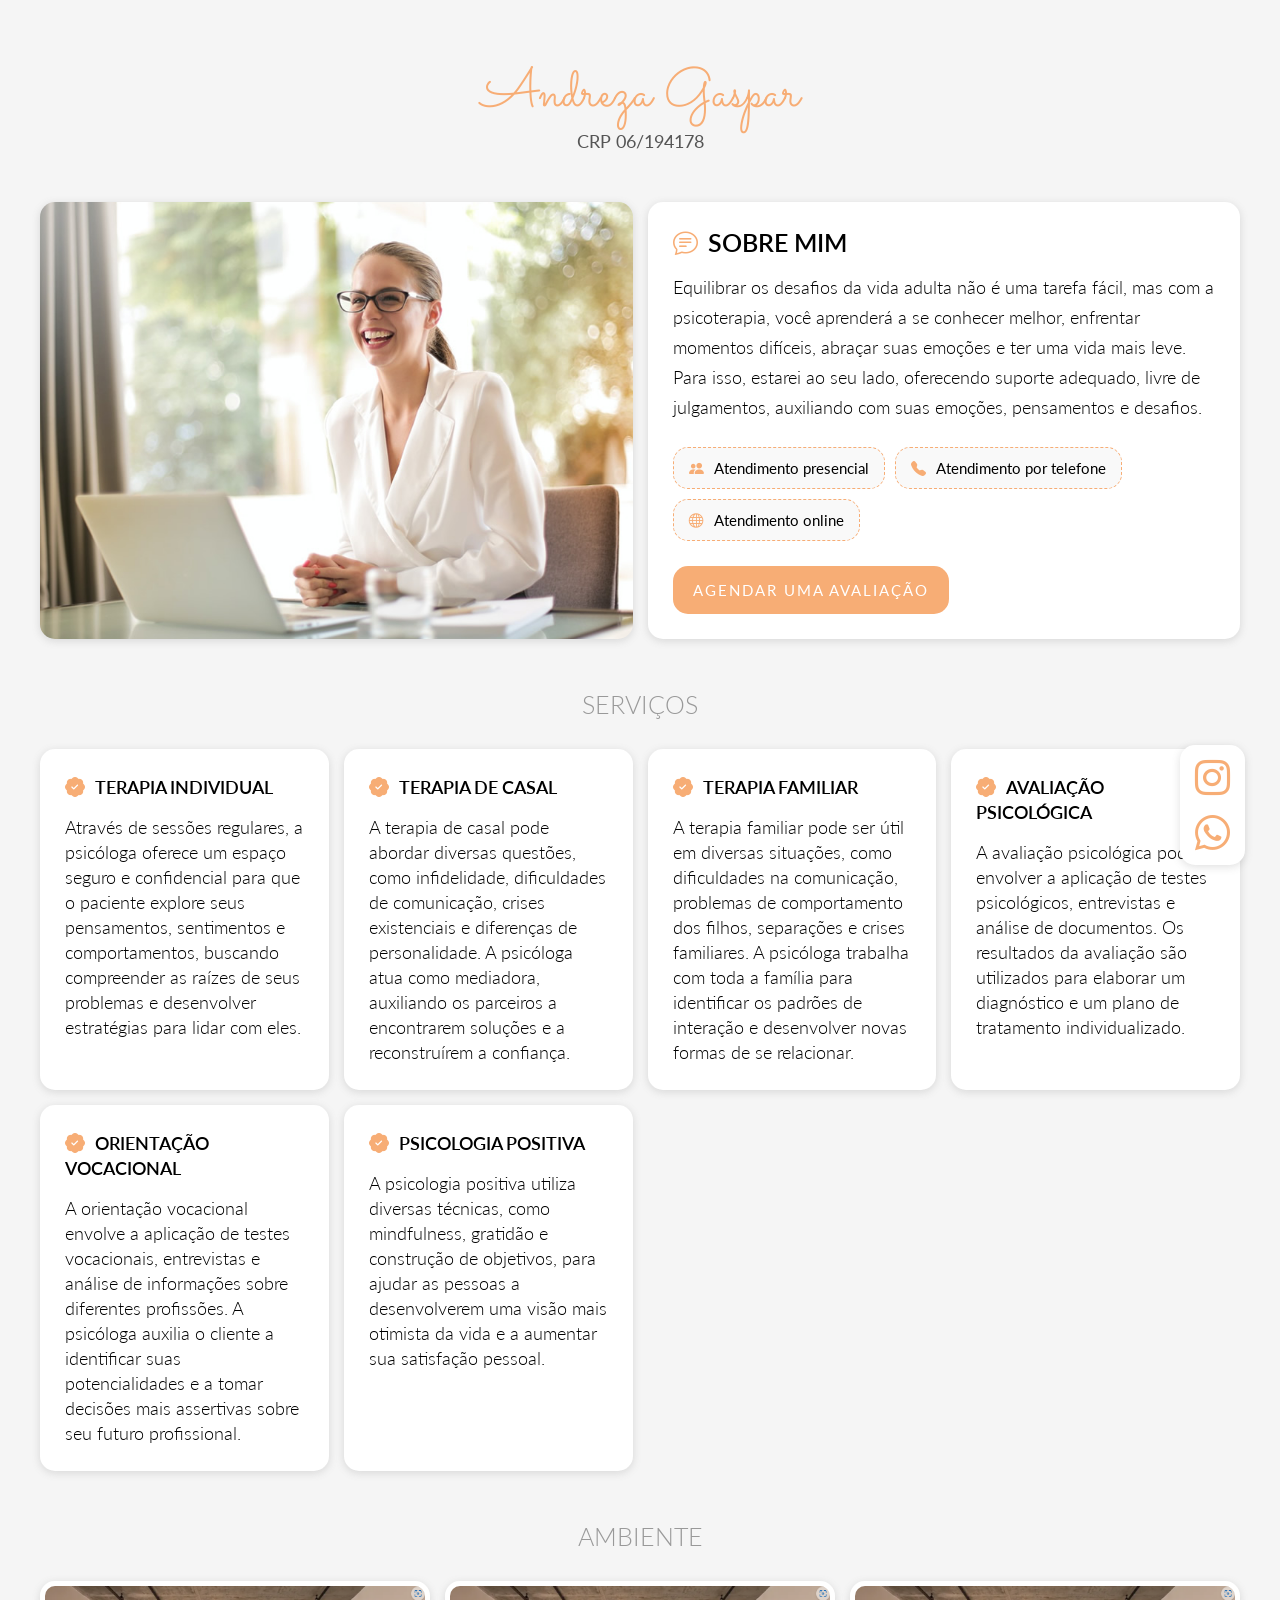
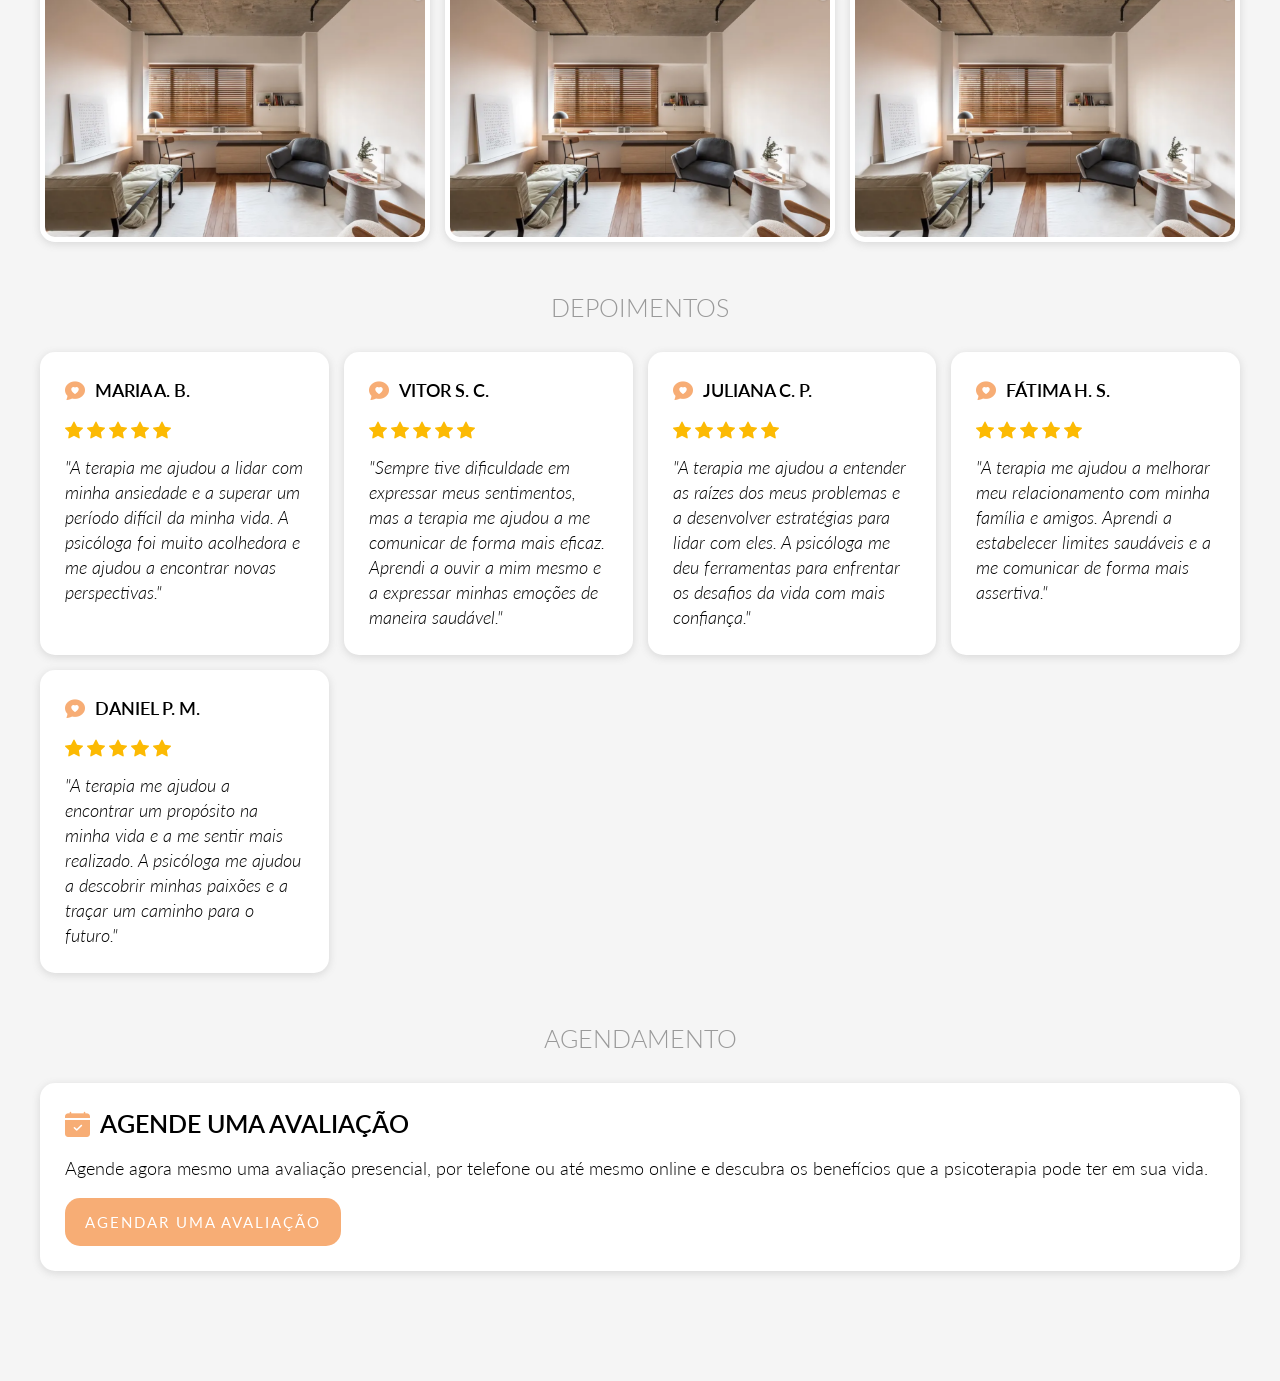
==== index.html @ d200d03d "Upload" ====
<!DOCTYPE html>
<html lang="pt-br">
    <head>
        <!-- Metatags -->
        <meta http-equiv="Content-Type" content="text/html; charset=UTF-8">
        <meta name="viewport" content="width=device-width, initial-scale=1.0, maximum-scale=2.0">
        <meta name="language" content="Portuguese">
        <meta name="description" content="...">
        <meta name="keywords" content="...">
        <meta name="author" content="Daniel Mazzeu">
        <meta name="robots" content="follow, index">

        <!-- Social Metatags -->
        <meta property="og:title" content="...">
        <meta property="og:description" content="...">
        <meta property="og:image" content="...">
        <meta property="og:url" content="...">
        <meta property="og:type" content="website">
        <meta property="og:locale" content="pt_BR">

        <!-- Favicon -->
        <link rel="shortcut icon" href="images/favicon.ico">

        <!-- Title -->
        <title></title>

        <!-- Styles -->
        <link rel="stylesheet" href="styles/variables.css">
        <link rel="stylesheet" href="styles/global.css">
        <link rel="stylesheet" href="styles/protected.css">
        <link rel="stylesheet" href="styles/grid.css">
        <link rel="stylesheet" href="styles/gap.css">
        <link rel="stylesheet" href="styles/card.css">
        <link rel="stylesheet" href="styles/list.css">
        <link rel="stylesheet" href="styles/images.css">
        <link rel="stylesheet" href="styles/typography.css">
        <link rel="stylesheet" href="styles/animations.css">
        <link rel="stylesheet" href="styles/colors.css">
        <link rel="stylesheet" href="styles/margin.css">
        <link rel="stylesheet" href="styles/container.css">
        <link rel="stylesheet" href="styles/nav.css">
        <link rel="stylesheet" href="styles/button.css">

        <!-- Scrpts -->
        <script defer src="scripts/security.js"></script>
        <script defer src="scripts/config.js"></script>
    </head>
    <body>

        <!-- Nav -->
        <nav class="protected">
            <a href="#" class="instagram" target="_blank"><i class="bi bi-instagram ts-35 ta-center theme-color"></i></a>
            <a href="#" class="whatsapp" target="_blank"><i class="bi bi-whatsapp ts-35 ta-center theme-color"></i></a>
        </nav>

        <!-- Header -->
        <header class="container mb-50 mt-40 protected">
            <section class="grid grid-1 gap-10">
                <h1 id="client" class="ts-55 tw-400 lh-50 ta-center theme-color t-special">Nome Sobrenome</h1>
                <p class="ts-18 ta-center tw-400 secondary-color">CRP 06/194178</p>
            </section>
        </header>

        <!-- Main -->
        <main class="container protected">
            <section class="grid grid-2 gap-15">
                <div class="card" style="background-image: url('images/presentation.jpg'); min-height: 300px;"></div>
                <div class="card">
                    <h2 class="ts-25 tw-600 tt-upper primary-color"><i class="bi bi-chat-text ts-25 mr-10 theme-color animation-bounce"></i>Sobre mim</h2>
                    <p class="ts-18 tw-300 lh-30">Equilibrar os desafios da vida adulta não é uma tarefa fácil, mas com a psicoterapia, você aprenderá a se conhecer melhor, enfrentar momentos difíceis, abraçar suas emoções e ter uma vida mais leve. Para isso, estarei ao seu lado,  oferecendo suporte adequado, livre de julgamentos, auxiliando com suas emoções, pensamentos e desafios.</p>
                    <ul class="mt-10">
                        <li class="ts-15 tw-400 lh-20 primary-color"><i class="bi bi-people-fill mr-10 theme-color"></i>Atendimento presencial</li>
                        <li class="ts-15 tw-400 lh-20 primary-color"><i class="bi bi-telephone-fill mr-10 theme-color"></i>Atendimento por telefone</li>
                        <li class="ts-15 tw-400 lh-20 primary-color"><i class="bi bi-globe mr-10 theme-color"></i>Atendimento online</li>
                    </ul>
                    <a href="#" class="button ts-15 tt-upper tw-400 ls-2 mt-10 whatsapp" target="_blank">Agendar uma avaliação</a>
                </div>
            </section>
            <section class="grid grid-1 gap-15 mt-20">
                <p class="ts-25 tt-upper ta-center tw-300 tertiary-color">Serviços</p>
            </section>
            <section class="grid grid-4 gap-15">
                <div class="card">
                    <h3 class="ts-18 tw-600 tt-upper lh-25 primary-color"><i class="bi bi-patch-check-fill ts-20 mr-10 theme-color animation-bounce"></i>Terapia individual</h3>
                    <p class="ts-18 tw-300 lh-25">Através de sessões regulares, a psicóloga oferece um espaço seguro e confidencial para que o paciente explore seus pensamentos, sentimentos e comportamentos, buscando compreender as raízes de seus problemas e desenvolver estratégias para lidar com eles.</p>
                </div>
                <div class="card">
                    <h3 class="ts-18 tw-600 tt-upper lh-25 primary-color"><i class="bi bi-patch-check-fill ts-20 mr-10 theme-color animation-bounce"></i>Terapia de casal</h3>
                    <p class="ts-18 tw-300 lh-25">A terapia de casal pode abordar diversas questões, como infidelidade, dificuldades de comunicação, crises existenciais e diferenças de personalidade. A psicóloga atua como mediadora, auxiliando os parceiros a encontrarem soluções e a reconstruírem a confiança.</p>
                </div>
                <div class="card">
                    <h3 class="ts-18 tw-600 tt-upper lh-25 primary-color"><i class="bi bi-patch-check-fill ts-20 mr-10 theme-color animation-bounce"></i>Terapia familiar</h3>
                    <p class="ts-18 tw-300 lh-25">A terapia familiar pode ser útil em diversas situações, como dificuldades na comunicação, problemas de comportamento dos filhos, separações e crises familiares. A psicóloga trabalha com toda a família para identificar os padrões de interação e desenvolver novas formas de se relacionar.</p>
                </div>
                <div class="card">
                    <h3 class="ts-18 tw-600 tt-upper lh-25 primary-color"><i class="bi bi-patch-check-fill ts-20 mr-10 theme-color animation-bounce"></i>Avaliação psicológica</h3>
                    <p class="ts-18 tw-300 lh-25">A avaliação psicológica pode envolver a aplicação de testes psicológicos, entrevistas e análise de documentos. Os resultados da avaliação são utilizados para elaborar um diagnóstico e um plano de tratamento individualizado.</p>
                </div>
                <div class="card">
                    <h3 class="ts-18 tw-600 tt-upper lh-25 primary-color"><i class="bi bi-patch-check-fill ts-20 mr-10 theme-color animation-bounce"></i>Orientação vocacional</h3>
                    <p class="ts-18 tw-300 lh-25">A orientação vocacional envolve a aplicação de testes vocacionais, entrevistas e análise de informações sobre diferentes profissões. A psicóloga auxilia o cliente a identificar suas potencialidades e a tomar decisões mais assertivas sobre seu futuro profissional.</p>
                </div>
                <div class="card">
                    <h3 class="ts-18 tw-600 tt-upper lh-25 primary-color"><i class="bi bi-patch-check-fill ts-20 mr-10 theme-color animation-bounce"></i>Psicologia positiva</h3>
                    <p class="ts-18 tw-300 lh-25">A psicologia positiva utiliza diversas técnicas, como mindfulness, gratidão e construção de objetivos, para ajudar as pessoas a desenvolverem uma visão mais otimista da vida e a aumentar sua satisfação pessoal.</p>
                </div>
            </section>
            <section class="grid grid-1 gap-15 mt-20">
                <p class="ts-25 tt-upper ta-center tw-300 tertiary-color">Ambiente</p>
            </section>
            <section class="grid grid-3 gap-15">
                <img src="images/environment.jpg">
                <img src="images/environment.jpg">
                <img src="images/environment.jpg">
            </section>
            <section class="grid grid-1 gap-15 mt-20">
                <p class="ts-25 tt-upper ta-center tw-300 tertiary-color">Depoimentos</p>
            </section>
            <section class="grid grid-4 gap-15">
                <div class="card">
                    <h3 class="ts-18 tw-600 tt-upper lh-25"><i class="bi bi-chat-heart-fill ts-20 mr-10 theme-color animation-bounce"></i>Maria A. B.</h3>
                    <div>
                        <i class="bi bi-star-fill ts-18 stars-color"></i>
                        <i class="bi bi-star-fill ts-18 stars-color"></i>
                        <i class="bi bi-star-fill ts-18 stars-color"></i>
                        <i class="bi bi-star-fill ts-18 stars-color"></i>
                        <i class="bi bi-star-fill ts-18 stars-color"></i>
                    </div>
                    <p class="ts-18 tw-300 lh-25 tt-italic">"A terapia me ajudou a lidar com minha ansiedade e a superar um período difícil da minha vida. A psicóloga foi muito acolhedora e me ajudou a encontrar novas perspectivas."</p>
                </div>
                <div class="card">
                    <h3 class="ts-18 tw-600 tt-upper lh-25 primary-color"><i class="bi bi-chat-heart-fill ts-20 mr-10 theme-color animation-bounce"></i>Vitor S. C.</h3>
                    <div>
                        <i class="bi bi-star-fill ts-18 stars-color"></i>
                        <i class="bi bi-star-fill ts-18 stars-color"></i>
                        <i class="bi bi-star-fill ts-18 stars-color"></i>
                        <i class="bi bi-star-fill ts-18 stars-color"></i>
                        <i class="bi bi-star-fill ts-18 stars-color"></i>
                    </div>
                    <p class="ts-18 tw-300 lh-25 tt-italic">"Sempre tive dificuldade em expressar meus sentimentos, mas a terapia me ajudou a me comunicar de forma mais eficaz. Aprendi a ouvir a mim mesmo e a expressar minhas emoções de maneira saudável."</p>
                </div>
                <div class="card">
                    <h3 class="ts-18 tw-600 tt-upper lh-25 primary-color"><i class="bi bi-chat-heart-fill ts-20 mr-10 theme-color animation-bounce"></i>Juliana C. P.</h3>
                    <div>
                        <i class="bi bi-star-fill ts-18 stars-color"></i>
                        <i class="bi bi-star-fill ts-18 stars-color"></i>
                        <i class="bi bi-star-fill ts-18 stars-color"></i>
                        <i class="bi bi-star-fill ts-18 stars-color"></i>
                        <i class="bi bi-star-fill ts-18 stars-color"></i>
                    </div>
                    <p class="ts-18 tw-300 lh-25 tt-italic">"A terapia me ajudou a entender as raízes dos meus problemas e a desenvolver estratégias para lidar com eles. A psicóloga me deu ferramentas para enfrentar os desafios da vida com mais confiança."</p>
                </div>
                <div class="card">
                    <h3 class="ts-18 tw-600 tt-upper lh-25 primary-color"><i class="bi bi-chat-heart-fill ts-20 mr-10 theme-color animation-bounce"></i>Fátima H. S.</h3>
                    <div>
                        <i class="bi bi-star-fill ts-18 stars-color"></i>
                        <i class="bi bi-star-fill ts-18 stars-color"></i>
                        <i class="bi bi-star-fill ts-18 stars-color"></i>
                        <i class="bi bi-star-fill ts-18 stars-color"></i>
                        <i class="bi bi-star-fill ts-18 stars-color"></i>
                    </div>
                    <p class="ts-18 tw-300 lh-25 tt-italic">"A terapia me ajudou a melhorar meu relacionamento com minha família e amigos. Aprendi a estabelecer limites saudáveis e a me comunicar de forma mais assertiva."</p>
                </div>
                <div class="card">
                    <h3 class="ts-18 tw-600 tt-upper lh-25 primary-color"><i class="bi bi-chat-heart-fill ts-20 mr-10 theme-color animation-bounce"></i>Daniel P. M.</h3>
                    <div>
                        <i class="bi bi-star-fill ts-18 stars-color"></i>
                        <i class="bi bi-star-fill ts-18 stars-color"></i>
                        <i class="bi bi-star-fill ts-18 stars-color"></i>
                        <i class="bi bi-star-fill ts-18 stars-color"></i>
                        <i class="bi bi-star-fill ts-18 stars-color"></i>
                    </div>
                    <p class="ts-18 tw-300 lh-25 tt-italic">"A terapia me ajudou a encontrar um propósito na minha vida e a me sentir mais realizado. A psicóloga me ajudou a descobrir minhas paixões e a traçar um caminho para o futuro."</p>
                </div>
            </section>
            <section class="grid grid-1 gap-15 mt-20">
                <p class="ts-25 tt-upper ta-center tw-300 tertiary-color">Agendamento</p>
            </section>
            <section class="grid grid-1 mb-80">
                <div class="card">
                    <h2 class="ts-25 tw-600 tt-upper primary-color"><i class="bi bi-calendar-check-fill ts-25 mr-10 theme-color animation-bounce"></i>Agende uma avaliação</h2>
                    <p class="ts-18 tw-300 lh-30">Agende agora mesmo uma avaliação presencial, por telefone ou até mesmo online e descubra os benefícios que a psicoterapia pode ter em sua vida.</p>
                    <a href="#" class="button ts-15 tt-upper tw-400 ls-2 whatsapp" target="_blank">Agendar uma avaliação</a>
                </div>
            </section>
        </main>
        
    </body>
</html>
---- styles/variables.css ----
:root {
    /* colors */
    --theme-color: #f7ad75 !important;
    --primary-color: #000 !important;
    --secondary-color: #555 !important;
    --tertiary-color: #999 !important;
    --stars-color: #fcba03 !important;

    /* Global Setup */
    --border-radius: 15px;
    --box-shadow: rgba(99, 99, 99, 0.2) 0px 2px 8px 0px;
    --transition: all 0.3s ease-in-out;

    /* Body Setup */
    --body-background: #f5f5f5;

    /* Container Setup */
    --container-width: 1200px;
    --container-gap: 30px;

    /* Card Setup */
    --card-background: #fff;

    /* List */
    --list-color: #000;
    --list-border: 1px dashed var(--theme-color);
    --list-background: #f9f9f9;

    /* Image */
    --image-border: 5px solid #fff ;

    /* button */
    --button-color: #fff;
    --button-background: var(--theme-color);
}
---- styles/global.css ----
@import url('https://fonts.googleapis.com/css2?family=Lato:ital,wght@0,100;0,300;0,400;0,700;0,900;1,100;1,300;1,400;1,700;1,900&display=swap'); 
@import url('https://fonts.googleapis.com/css2?family=Sacramento&display=swap');
@import url("https://cdn.jsdelivr.net/npm/bootstrap-icons@1.11.3/font/bootstrap-icons.min.css");

* {
    padding: 0;
    margin: 0;
    box-sizing: border-box;
    outline: none;
    font-family: "Lato", sans-serif;
    text-rendering: optimizeLegibility;
    font-size: 15px;
}

html { scroll-behavior: smooth; }

body {
    padding: 30px;
    background-color: var(--body-background);
}

ul { list-style: none; }

br { height: 1em; }

button,
a {
    cursor: pointer;
    transition: all 0.3s ease-in-out;
    text-decoration: none !important;
}

select {
    appearance: none;
    -moz-appearance: none;
    -webkit-appearance: none;
}

button:disabled,
input:disabled,
select:disabled,
textarea:disabled {
    background-color: #f4f4f4 !important;
    opacity: 0.7;
    cursor: default !important;
}

.hidden { display: none !important; }
---- styles/protected.css ----
.protected {
    user-select: none !important;
}
---- styles/grid.css ----
.grid { display: grid; }

.grid-1 { grid-template-columns: 1fr; }
.grid-2 { grid-template-columns: repeat(2, 1fr); }
.grid-3 { grid-template-columns: repeat(3, 1fr); }
.grid-4 { grid-template-columns: repeat(4, 1fr); }
.grid-5 { grid-template-columns: repeat(5, 1fr); }
  
@media (max-width: 575px) { 
    .grid-2, .grid-3, .grid-4, .grid-5 { grid-template-columns: 1fr; } 
}
  
@media (min-width: 576px) and (max-width: 767px) { 
    .grid-4, .grid-5 { grid-template-columns: repeat(2, 1fr); } 
}
  
@media (min-width: 768px) and (max-width: 991px) { 
    .grid-4, .grid-5 { grid-template-columns: repeat(3, 1fr); } 
}
  
@media (min-width: 992px) and (max-width: 1199px) { 
    .grid-5 { grid-template-columns: repeat(4, 1fr); } 
}
---- styles/gap.css ----
.gap-5  { gap: 5px !important; }
.gap-10  { gap: 10px !important; }
.gap-15  { gap: 15px !important; }
.gap-20  { gap: 20px !important; }
.gap-25  { gap: 25px !important; }
.gap-30  { gap: 30px !important; }
.gap-35  { gap: 35px !important; }
.gap-40  { gap: 40px !important; }
.gap-45  { gap: 45px !important; }
.gap-50  { gap: 50px !important; }

.r-gap-5  { row-gap: 5px !important; }
.r-gap-10  { row-gap: 10px !important; }
.r-gap-15  { row-gap: 15px !important; }
.r-gap-20  { row-gap: 20px !important; }
.r-gap-25  { row-gap: 25px !important; }
.r-gap-30  { row-gap: 30px !important; }
.r-gap-35  { row-gap: 35px !important; }
.r-gap-40  { row-gap: 40px !important; }
.r-gap-45  { row-gap: 45px !important; }
.r-gap-50  { row-gap: 50px !important; }
---- styles/card.css ----
.card {
    display: flex;
    flex-direction: column;
    gap: 15px;
    width: 100%;
    padding: 25px;
    border-radius: var(--border-radius);
    background-color: var(--card-background);
    box-shadow: var(--box-shadow);
    overflow: hidden;
    background-position: center center;
    background-repeat: no-repeat;
    background-size: cover;
}
---- styles/list.css ----
ul {
    display: flex;
    flex-direction: row;
    flex-wrap: wrap;
    gap: 10px;
}

ul li {
    display: flex;
    flex-direction: row;
    flex-wrap: nowrap;
    width: 100%;
    padding: 10px 15px;
    border-radius: var(--border-radius);
    border: var(--list-border);
    width: fit-content;
    color: var(--list-color);
    background-color: var(--list-background);
}
---- styles/images.css ----
img {
    width: 100%;
    height: auto;
    border-radius: var(--border-radius);
    box-shadow: var(--box-shadow);
    border: var(--image-border);
    transition: var(--transition);
}

img:hover { scale: 1.05; }
---- styles/typography.css ----
.ts-10 { font-size: 10px !important; }
.ts-11 { font-size: 11px !important; }
.ts-12 { font-size: 12px !important; }
.ts-13 { font-size: 13px !important; }
.ts-14 { font-size: 14px !important; }
.ts-15 { font-size: 15px !important; }
.ts-16 { font-size: 16px !important; }
.ts-17 { font-size: 17px !important; }
.ts-18 { font-size: 18px !important; }
.ts-19 { font-size: 19px !important; }
.ts-20 { font-size: 20px !important; }
.ts-25 { font-size: 25px !important; }
.ts-30 { font-size: 30px !important; }
.ts-35 { font-size: 35px !important; }
.ts-40 { font-size: 40px !important; }
.ts-45 { font-size: 45px !important; }
.ts-50 { font-size: 50px !important; }
.ts-55 { font-size: 55px !important; }
.ts-60 { font-size: 60px !important; }

.tw-100 { font-weight: 100 !important; }
.tw-200 { font-weight: 200 !important; }
.tw-300 { font-weight: 300 !important; }
.tw-400 { font-weight: 400 !important; }
.tw-500 { font-weight: 500 !important; }
.tw-600 { font-weight: 600 !important; }
.tw-700 { font-weight: 700 !important; }
.tw-800 { font-weight: 800 !important; }
.tw-900 { font-weight: 900 !important; }

.td-underline { text-decoration: underline !important; }
.td-dashed { text-decoration: dashed !important; }
.td-dotted { text-decoration: dotted !important; }
.td-double { text-decoration: double !important; }
.td-line { text-decoration: line-through !important; }
.td-overline { text-decoration: overline !important; }
.td-solid { text-decoration: solid !important; }
.td-wavy { text-decoration: wavy !important; }

.tt-capital { text-transform: capitalize !important;}
.tt-lower { text-transform: lowercase !important;}
.tt-upper { text-transform: uppercase !important;}
.tt-upper { text-transform: uppercase !important;}
.tt-italic { font-style: italic; }
.tt-oblique { font-style: oblique; }

.ta-center { text-align: center !important; }
.ta-left { text-align: left !important; }
.ta-right { text-align: right !important; }
.ta-justify { text-align: justify !important; }

.lh-20 { line-height: 20px !important; }
.lh-25 { line-height: 25px !important; }
.lh-30 { line-height: 30px !important; }
.lh-35 { line-height: 35px !important; }
.lh-40 { line-height: 40px !important; }
.lh-45 { line-height: 45px !important; }
.lh-50 { line-height: 50px !important; }

.ls-1 { letter-spacing: 1px !important; }
.ls-2 { letter-spacing: 2px !important; }
.ls-3 { letter-spacing: 3px !important; }
.ls-4 { letter-spacing: 4px !important; }
.ls-5 { letter-spacing: 5px !important; }

.t-special {
    font-family: "Sacramento", cursive;
    font-style: normal;
}
---- styles/animations.css ----
.animation-circle {
    display: inline-block;
    width: 100px;
    height: 100px;
    border-radius: 50%;
    background: whiteSmoke;
    box-shadow: 4px -40px 60px 5px rgb(26, 117, 206) inset;
}

.animation-square {
    display: inline-block;
    width: 100px;
    height: 100px;
    border-radius: 20px;
    background: whiteSmoke;
    box-shadow: 4px -40px 60px 5px rgb(26, 117, 206) inset;
}

.animation-loader {
    display: inline-block;
    background: linear-gradient(to right, rgb(22, 113, 202) 50%, transparent 50%);
    animation: spin 1s infinite linear;
}
.animation-loader:before {
    display: block;
    content: '';
    position: relative;
    top: 50%;
    left: 50%;
    transform: translate(-50%, -50%);
    width: 90px;
    height: 90px;
    background: #222;
    border-radius: 50%;
}

.animation-gelatine {
    display: inline-block;
    animation: gelatine 0.5s infinite;
}
@keyframes gelatine {
    from, to { transform: scale(1, 1); }
    25% { transform: scale(0.9, 1.1); }
    50% { transform: scale(1.1, 0.9); }
    75% { transform: scale(0.95, 1.05); }
}

.animation-spin {
    display: inline-block;
    animation: spin 1s infinite linear;
}
@keyframes spin {
    from { transform: rotate(0deg); }
    to { transform: rotate(360deg); }
}

.animation-elastic-spin {
    display: inline-block;
    animation: elastic-spin 1s infinite ease;
}
@keyframes elastic-spin {
    from { transform: rotate(0deg); }
    to { transform: rotate(720deg); }
}

.animation-pulse {
    display: inline-block;
    animation: pulse 1s infinite ease-in-out alternate;
}
@keyframes pulse {
    from { transform: scale(0.8); }
    to { transform: scale(1.2); }
}

.animation-flash {
    display: inline-block;
    animation: flash 500ms ease infinite alternate;
}
@keyframes flash {
	from { opacity: 1; }	
	to { opacity: 0; }
}

.animation-hithere {
    display: inline-block;
    animation: hithere 1s ease infinite;
}
@keyframes hithere {
    30% { transform: scale(1.2); }
    40%, 60% { transform: rotate(-20deg) scale(1.2); }
    50% { transform: rotate(20deg) scale(1.2); }
    70% { transform: rotate(0deg) scale(1.2); }
    100% { transform: scale(1); }
}

.animation-grow {
    display: inline-block;
    animation: grow 2s ease infinite;
}
@keyframes grow {
    from { transform: scale(0); }
    to { transform: scale(1); }
}

.animation-fade-in {
    display: inline-block;
    animation: fade-in 2s linear infinite;
}
@keyframes fade-in {
  from { opacity: 0; }
  to { opacity: 1; }
}

.animation-fade-out {
    display: inline-block;
    animation: fade-out 2s linear infinite;
}
@keyframes fade-out {
    from { opacity: 1; }
    to { opacity: 0; }
}

.animation-bounce {
    display: inline-block;
    animation: bounce 2s ease infinite;
}
@keyframes bounce {
    70% { transform:translateY(0%); }
    80% { transform:translateY(-15%); }
    90% { transform:translateY(0%); }
    95% { transform:translateY(-7%); }
    97% { transform:translateY(0%); }
    99% { transform:translateY(-3%); }
    100% { transform:translateY(0); }
}

.animation-bounce2 {
    display: inline-block;
    animation: bounce2 2s ease infinite;
}
@keyframes bounce2 {
	0%, 20%, 50%, 80%, 100% {transform: translateY(0);}
	40% {transform: translateY(-30px);}
	60% {transform: translateY(-15px);}
}

.animation-shake {
    display: inline-block;
    animation: shake 2s ease infinite;
}
@keyframes shake {
	0%, 100% {transform: translateX(0);}
	10%, 30%, 50%, 70%, 90% {transform: translateX(-10px);}
	20%, 40%, 60%, 80% {transform: translateX(10px);}
}

.animation-flip {
    display: inline-block;
	backface-visibility: visible !important;
	animation: flip 2s ease infinite;
}
@keyframes flip {
	0% {
		transform: perspective(400px) rotateY(0);
		animation-timing-function: ease-out;
	}
	40% {
		transform: perspective(400px) translateZ(150px) rotateY(170deg);
		animation-timing-function: ease-out;
	}
	50% {
		transform: perspective(400px) translateZ(150px) rotateY(190deg) scale(1);
		animation-timing-function: ease-in;
	}
	80% {
		transform: perspective(400px) rotateY(360deg) scale(.95);
		animation-timing-function: ease-in;
	}
	100% {
		transform: perspective(400px) scale(1);
		animation-timing-function: ease-in;
	}
}

.animation-swing {
    display: inline-block;
	transform-origin: top center;
	animation: swing 2s ease infinite;
}
@keyframes swing {
	20% { transform: rotate(15deg); }	
	40% { transform: rotate(-10deg); }
	60% { transform: rotate(5deg); }	
	80% { transform: rotate(-5deg); }	
	100% { transform: rotate(0deg); }
}

.animation-wobble {
    display: inline-block;
    animation: wobble 2s ease infinite;
}
@keyframes wobble {
    0% { transform: translateX(0%); }
    15% { transform: translateX(-25%) rotate(-5deg); }
    30% { transform: translateX(20%) rotate(3deg); }
    45% { transform: translateX(-15%) rotate(-3deg); }
    60% { transform: translateX(10%) rotate(2deg); }
    75% { transform: translateX(-5%) rotate(-1deg); }
    100% { transform: translateX(0%); }
}

.animation-fade-in-down {
    display: inline-block;
    animation: fade-in-down 2s ease infinite;
}
@keyframes fade-in-down {
    0% {
        opacity: 0;
        transform: translateY(-20px);
    }
    100% {
        opacity: 1;
        transform: translateY(0);
    }
}

.animation-fade-in-left {
    display: inline-block;
    animation: fade-in-left 2s ease infinite;
}
@keyframes fade-in-left {
    0% {
        opacity: 0;
        transform: translateX(-20px);
    }
    100% {
        opacity: 1;
        transform: translateX(0);
    }
}

.animation-fade-out-down {
    display: inline-block;
    animation: fade-out-down 2s ease infinite;
}
@keyframes fade-out-down {
    0% {
        opacity: 1;
        transform: translateY(0);
    }
    100% {
        opacity: 0;
        transform: translateY(20px);
    }
}

.animation-fade-out-right {
    display: inline-block;
    animation: fade-out-right 2s ease infinite;
}
@keyframes fade-out-right {
    0% {
        opacity: 1;
        transform: translateX(0);
    }
    100% {
        opacity: 0;
        transform: translateX(20px);
    }
}

.animation-bounce-in {
    display: inline-block;
    animation: bounce-in 2s ease infinite;
}
@keyframes bounce-in {
    0% {
        opacity: 0;
        transform: scale(.3);
    }
    50% {
        opacity: 1;
        transform: scale(1.05);
    }
    70% { transform: scale(.9); }
    100% { transform: scale(1); }
}

.animation-bounce-in-right {
    display: inline-block;
    animation: bounce-in-right 2s ease infinite;
}
@keyframes bounce-in-right {
    0% {
        opacity: 0;
        transform: translateX(2000px);
    }
    60% {
        opacity: 1;
        transform: translateX(-30px);
    }
    80% { transform: translateX(10px); }
    100% { transform: translateX(0); }
}

.animation-bounce-out {
    display: inline-block;
    animation: bounce-out 2s ease infinite;
}
@keyframes bounce-out {
    0% { transform: scale(1); }
    25% { transform: scale(.95); }
    50% {
        opacity: 1;
        transform: scale(1.1);
    }
    100% {
        opacity: 0;
        transform: scale(.3);
    } 
}

.animation-bounce-out-down {
    display: inline-block;
    animation: bounce-out-down 2s ease infinite;
}
@keyframes bounce-out-down {
    0% { transform: translateY(0); }
    20% {
        opacity: 1;
        transform: translateY(-20px);
    }
    100% {
        opacity: 0;
        transform: translateY(20px);
    }
}

.animation-rotate-in-down-left {
    display: inline-block;
    animation: rotate-in-down-left 2s ease infinite;
}
@keyframes rotate-in-down-left {
    0% {
        transform-origin: left bottom;
        transform: rotate(-90deg);
        opacity: 0;
    }
    100% {
        transform-origin: left bottom;
        transform: rotate(0);
        opacity: 1;
    }
}

.animation-rotate-in-up-left {
    display: inline-block;
    animation: rotate-in-up-left 2s ease infinite;
}
@keyframes rotate-in-up-left {
    0% {
        transform-origin: left bottom;
        transform: rotate(90deg);
        opacity: 0;
    }
    100% {
        transform-origin: left bottom;
        transform: rotate(0);
        opacity: 1;
    }
}

.animation-hinge {
    display: inline-block;
    animation: hinge 2s ease infinite;
}
@keyframes hinge {
    0% { transform: rotate(0); transform-origin: top left; animation-timing-function: ease-in-out; }  
    20%, 60% { transform: rotate(80deg); transform-origin: top left; animation-timing-function: ease-in-out; }  
    40% { transform: rotate(60deg); transform-origin: top left; animation-timing-function: ease-in-out; } 
    80% { transform: rotate(60deg) translateY(0); opacity: 1; transform-origin: top left; animation-timing-function: ease-in-out; } 
    100% { transform: translateY(700px); opacity: 0; }
}

.animation-roll-in { 
    display: inline-block;
    animation: roll-in 2s ease infinite; 
}
@keyframes roll-in {
    0% {
        opacity: 0;
        transform: translateX(-100%) rotate(-120deg);
    }
    100% {
        opacity: 1;
        transform: translateX(0px) rotate(0deg);
    }
}

.animation-roll-out {
    display: inline-block;
    animation: roll-out 2s ease infinite;
}
@keyframes roll-out {
    0% {
        opacity: 1;
        transform: translateX(0px) rotate(0deg);
    }
    100% {
        opacity: 0;
        transform: translateX(100%) rotate(120deg);
    }
}
---- styles/colors.css ----
.theme-color { color: var(--theme-color); }
.primary-color { color: var(--primary-color) }
.secondary-color { color: var(--secondary-color) !important; }
.tertiary-color { color: var(--tertiary-color) !important; }
.stars-color { color: var(--stars-color) !important; }
---- styles/margin.css ----
.m-auto { margin: auto !important; }
.m-none { margin: 0 !important; }

.m-5 { margin: 5px !important; }
.m-10 { margin: 10px !important; }
.m-15 { margin: 15px !important; }
.m-20 { margin: 20px !important; }
.m-25 { margin: 25px !important; }
.m-30 { margin: 30px !important; }
.m-35 { margin: 35px !important; }
.m-40 { margin: 40px !important; }
.m-45 { margin: 45px !important; }
.m-50 { margin: 50px !important; }

.mt-5 { margin-top: 5px !important; }
.mt-10 { margin-top: 10px !important; }
.mt-15 { margin-top: 15px !important; }
.mt-20 { margin-top: 20px !important; }
.mt-25 { margin-top: 25px !important; }
.mt-30 { margin-top: 30px !important; }
.mt-35 { margin-top: 35px !important; }
.mt-40 { margin-top: 40px !important; }
.mt-45 { margin-top: 45px !important; }
.mt-50 { margin-top: 50px !important; }

.ml-5 { margin-left: 5px !important; }
.ml-10 { margin-left: 10px !important; }
.ml-15 { margin-left: 15px !important; }
.ml-20 { margin-left: 20px !important; }
.ml-25 { margin-left: 25px !important; }
.ml-30 { margin-left: 30px !important; }
.ml-35 { margin-left: 35px !important; }
.ml-40 { margin-left: 40px !important; }
.ml-45 { margin-left: 45px !important; }
.ml-50 { margin-left: 50px !important; }

.mr-5 { margin-right: 5px !important; }
.mr-10 { margin-right: 10px !important; }
.mr-15 { margin-right: 15px !important; }
.mr-20 { margin-right: 20px !important; }
.mr-25 { margin-right: 25px !important; }
.mr-30 { margin-right: 30px !important; }
.mr-35 { margin-right: 35px !important; }
.mr-40 { margin-right: 40px !important; }
.mr-45 { margin-right: 45px !important; }
.mr-50 { margin-right: 50px !important; }

.mb-5 { margin-bottom: 5px !important; }
.mb-10 { margin-bottom: 10px !important; }
.mb-15 { margin-bottom: 15px !important; }
.mb-20 { margin-bottom: 20px !important; }
.mb-25 { margin-bottom: 25px !important; }
.mb-30 { margin-bottom: 30px !important; }
.mb-35 { margin-bottom: 35px !important; }
.mb-40 { margin-bottom: 40px !important; }
.mb-45 { margin-bottom: 45px !important; }
.mb-50 { margin-bottom: 50px !important; }
.mb-55 { margin-bottom: 55px !important; }
.mb-60 { margin-bottom: 60px !important; }
.mb-65 { margin-bottom: 65px !important; }
.mb-70 { margin-bottom: 70px !important; }
.mb-75 { margin-bottom: 75px !important; }
.mb-80 { margin-bottom: 80px !important; }

.mx-5 { margin: auto 5px !important; }
.mx-10 { margin: auto 10px !important; }
.mx-15 { margin: auto 15px !important; }
.mx-20 { margin: auto 20px !important; }
.mx-25 { margin: auto 25px !important; }
.mx-30 { margin: auto 30px !important; }
.mx-35 { margin: auto 35px !important; }
.mx-40 { margin: auto 40px !important; }
.mx-45 { margin: auto 45px !important; }
.mx-50 { margin: auto 50px !important; }

.my-5 { margin: 5px auto !important; }
.my-10 { margin: 10px auto !important; }
.my-15 { margin: 15px auto !important; }
.my-20 { margin: 20px auto !important; }
.my-25 { margin: 25px auto !important; }
.my-30 { margin: 30px auto !important; }
.my-35 { margin: 35px auto !important; }
.my-40 { margin: 40px auto !important; }
.my-45 { margin: 45px auto !important; }
.my-50 { margin: 50px auto !important; }
---- styles/container.css ----
.container {
    display: flex;
    flex-direction: column;
    gap: var(--container-gap);
    flex-wrap: nowrap;
    width: 100%;
    max-width: var(--container-width);
    margin: 0 auto;
}
---- styles/nav.css ----
nav {
    position: fixed;
    bottom: 35px;
    right: 35px;
    z-index: 5;
    padding: 15px;
    display: flex;
    flex-direction: column;
    gap: 20px;
    border-radius: var(--border-radius);
    background-color: #fff;
    box-shadow: var(--box-shadow);
}
  
nav i { 
    cursor: pointer; 
    line-height: 0;
}
---- styles/button.css ----
.button {
    width: fit-content;
    padding: 15px 20px;
    border-radius: var(--border-radius);
    color: var(--button-color);
    background-color: var(--button-background);
    transition: var(--transition);
}

.button:hover { scale: 1.05; }
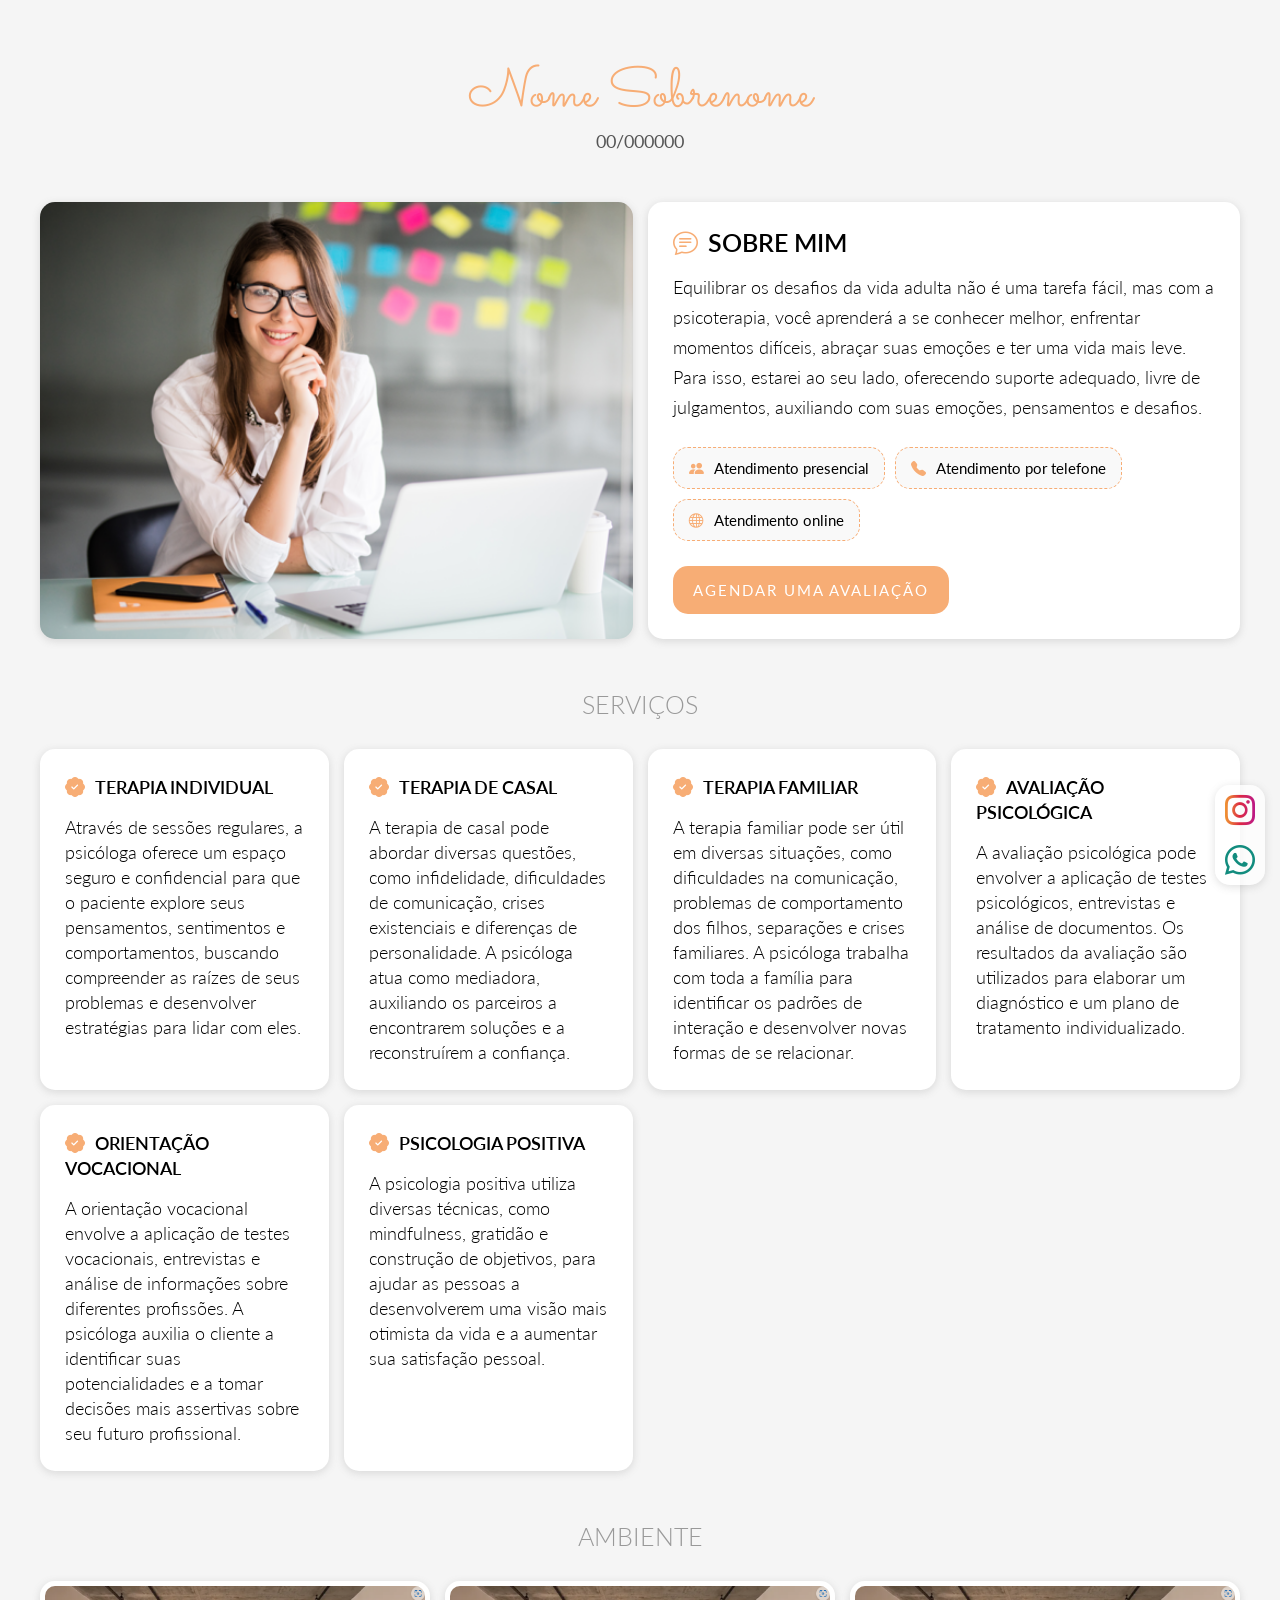
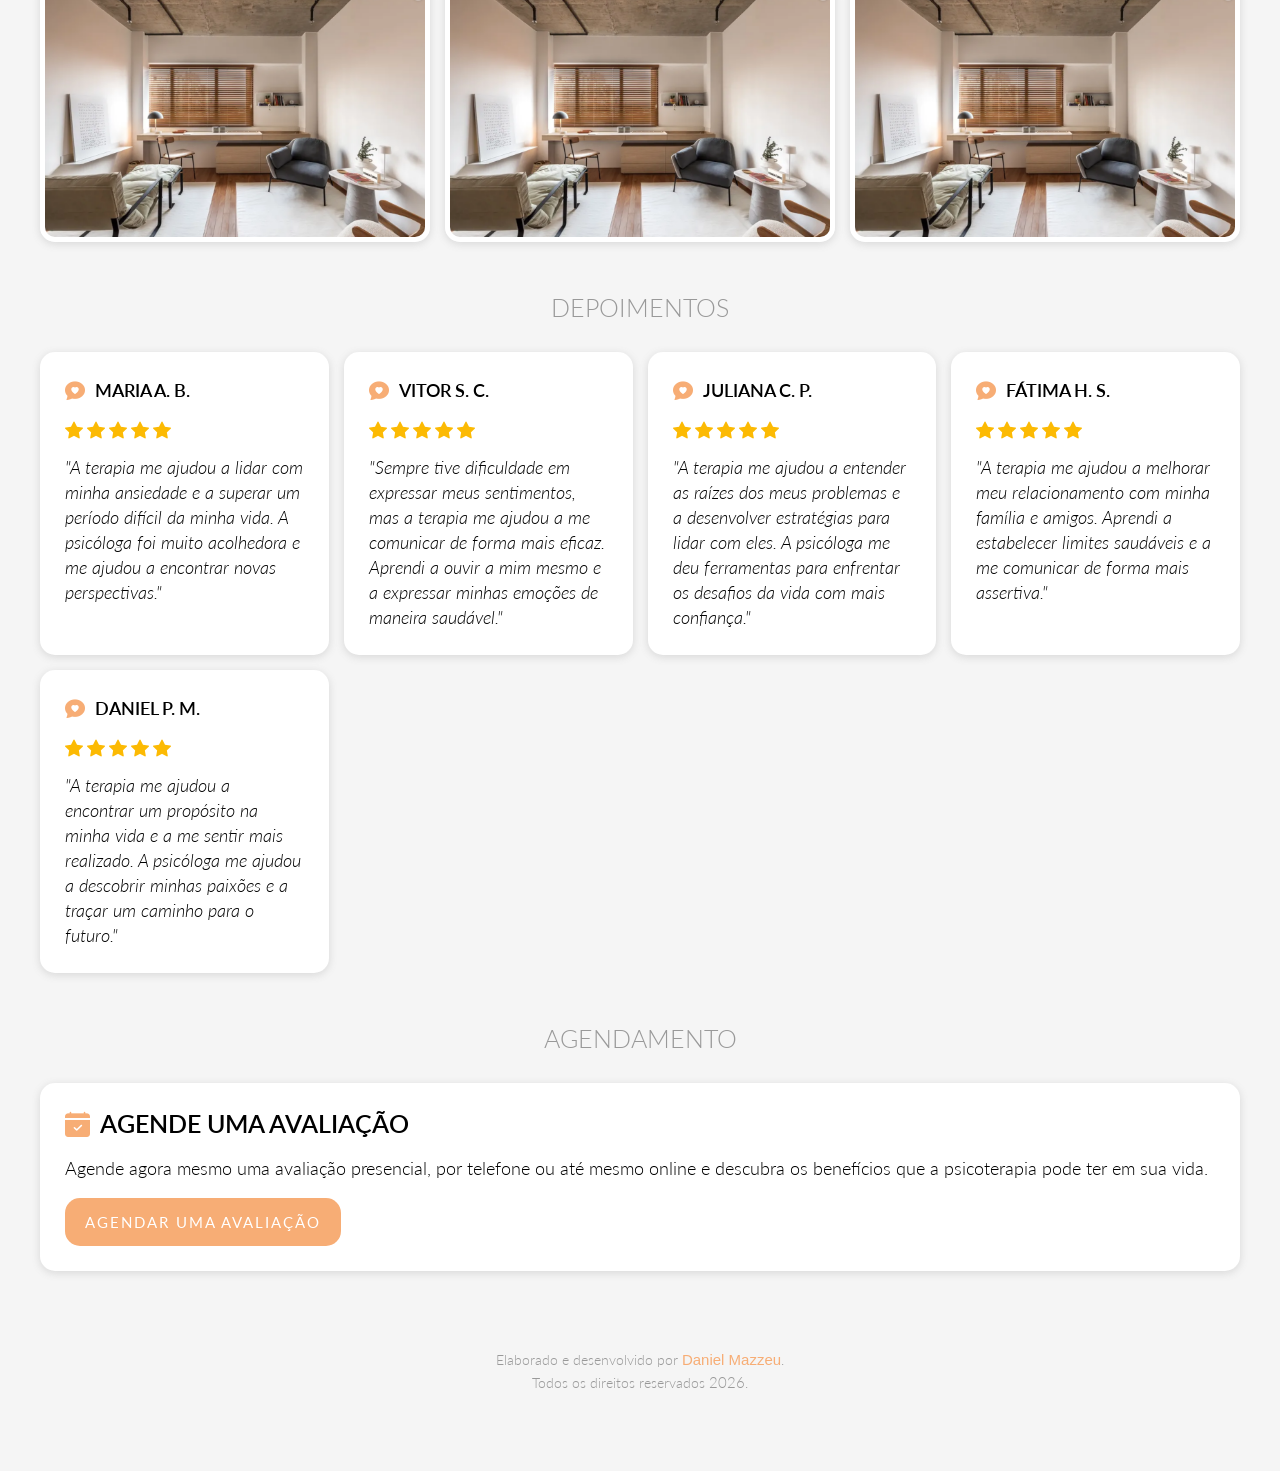
==== commit f495a11e: "Upload" ====
--- a/index.html
+++ b/index.html
@@ -30,15 +30,16 @@
         <link rel="stylesheet" href="styles/protected.css">
         <link rel="stylesheet" href="styles/grid.css">
         <link rel="stylesheet" href="styles/gap.css">
-        <link rel="stylesheet" href="styles/card.css">
-        <link rel="stylesheet" href="styles/list.css">
-        <link rel="stylesheet" href="styles/images.css">
         <link rel="stylesheet" href="styles/typography.css">
         <link rel="stylesheet" href="styles/animations.css">
         <link rel="stylesheet" href="styles/colors.css">
         <link rel="stylesheet" href="styles/margin.css">
+        <link rel="stylesheet" href="styles/card.css">
+        <link rel="stylesheet" href="styles/list.css">
+        <link rel="stylesheet" href="styles/images.css">
         <link rel="stylesheet" href="styles/container.css">
         <link rel="stylesheet" href="styles/nav.css">
+        <link rel="stylesheet" href="styles/link.css">
         <link rel="stylesheet" href="styles/button.css">
 
         <!-- Scrpts -->
@@ -49,15 +50,15 @@
 
         <!-- Nav -->
         <nav class="protected">
-            <a href="#" class="instagram" target="_blank"><i class="bi bi-instagram ts-35 ta-center theme-color"></i></a>
-            <a href="#" class="whatsapp" target="_blank"><i class="bi bi-whatsapp ts-35 ta-center theme-color"></i></a>
+            <a href="#" class="instagram" target="_blank"><i class="bi bi-instagram ts-30 ta-center instagram-color"></i></a>
+            <a href="#" class="whatsapp" target="_blank"><i class="bi bi-whatsapp ts-30 ta-center whatsapp-color"></i></a>
         </nav>
 
         <!-- Header -->
         <header class="container mb-50 mt-40 protected">
             <section class="grid grid-1 gap-10">
                 <h1 id="client" class="ts-55 tw-400 lh-50 ta-center theme-color t-special">Nome Sobrenome</h1>
-                <p class="ts-18 ta-center tw-400 secondary-color">CRP 06/194178</p>
+                <p id="crp" class="ts-18 ta-center tw-400 secondary-color">CRP 00/000000</p>
             </section>
         </header>
 
@@ -176,13 +177,17 @@
             <section class="grid grid-1 gap-15 mt-20">
                 <p class="ts-25 tt-upper ta-center tw-300 tertiary-color">Agendamento</p>
             </section>
-            <section class="grid grid-1 mb-80">
+            <section class="grid grid-1">
                 <div class="card">
                     <h2 class="ts-25 tw-600 tt-upper primary-color"><i class="bi bi-calendar-check-fill ts-25 mr-10 theme-color animation-bounce"></i>Agende uma avaliação</h2>
                     <p class="ts-18 tw-300 lh-30">Agende agora mesmo uma avaliação presencial, por telefone ou até mesmo online e descubra os benefícios que a psicoterapia pode ter em sua vida.</p>
                     <a href="#" class="button ts-15 tt-upper tw-400 ls-2 whatsapp" target="_blank">Agendar uma avaliação</a>
                 </div>
             </section>
+            <section class="grid grid-1 gap-5 mt-50 mb-50">
+                <p class="ts-14 ta-center tw-300 tertiary-color">Elaborado e desenvolvido por <a href="https://wa.me/5516992502611" target="_blank">Daniel Mazzeu</a>.</p>
+                <p class="ts-14 ta-center tw-300 tertiary-color">Todos os direitos reservados <span id="current-year"></span>.</p>
+            </section>
         </main>
         
     </body>
--- a/styles/variables.css
+++ b/styles/variables.css
@@ -5,6 +5,8 @@
     --secondary-color: #555 !important;
     --tertiary-color: #999 !important;
     --stars-color: #fcba03 !important;
+    --instagram-color: linear-gradient(to right, #f09433, #e6683c, #dc2743, #cc2366, #bc1888) !important;
+    --whatsapp-color: #128c7e !important;
 
     /* Global Setup */
     --border-radius: 15px;
--- a/styles/colors.css
+++ b/styles/colors.css
@@ -2,4 +2,14 @@
 .primary-color { color: var(--primary-color) }
 .secondary-color { color: var(--secondary-color) !important; }
 .tertiary-color { color: var(--tertiary-color) !important; }
-.stars-color { color: var(--stars-color) !important; }+.stars-color { color: var(--stars-color) !important; }
+
+.instagram-color { 
+    color: transparent;
+    background-clip: text;
+    background-image: linear-gradient(to right, #f09433, #e6683c, #dc2743, #cc2366, #bc1888);
+    -webkit-background-clip: text;
+    -webkit-text-fill-color: transparent;
+}
+
+.whatsapp-color { color: var(--whatsapp-color) !important; }
--- a/styles/nav.css
+++ b/styles/nav.css
@@ -1,18 +1,18 @@
 nav {
     position: fixed;
-    bottom: 35px;
-    right: 35px;
+    bottom: 15px;
+    right: 15px;
     z-index: 5;
-    padding: 15px;
+    padding: 10px;
     display: flex;
     flex-direction: column;
     gap: 20px;
     border-radius: var(--border-radius);
-    background-color: #fff;
+    background-color: rgba(255, 255, 255, 0.7);
     box-shadow: var(--box-shadow);
 }
   
 nav i { 
     cursor: pointer; 
     line-height: 0;
-}+}
--- a/styles/link.css
+++ b/styles/link.css
@@ -0,0 +1,11 @@
+a,
+a:visited {
+    color: var(--theme-color);
+    font-weight: 500;
+    transition: var(--transition);
+}
+
+a:active,
+a:hover {
+    text-decoration: underline !important;
+}
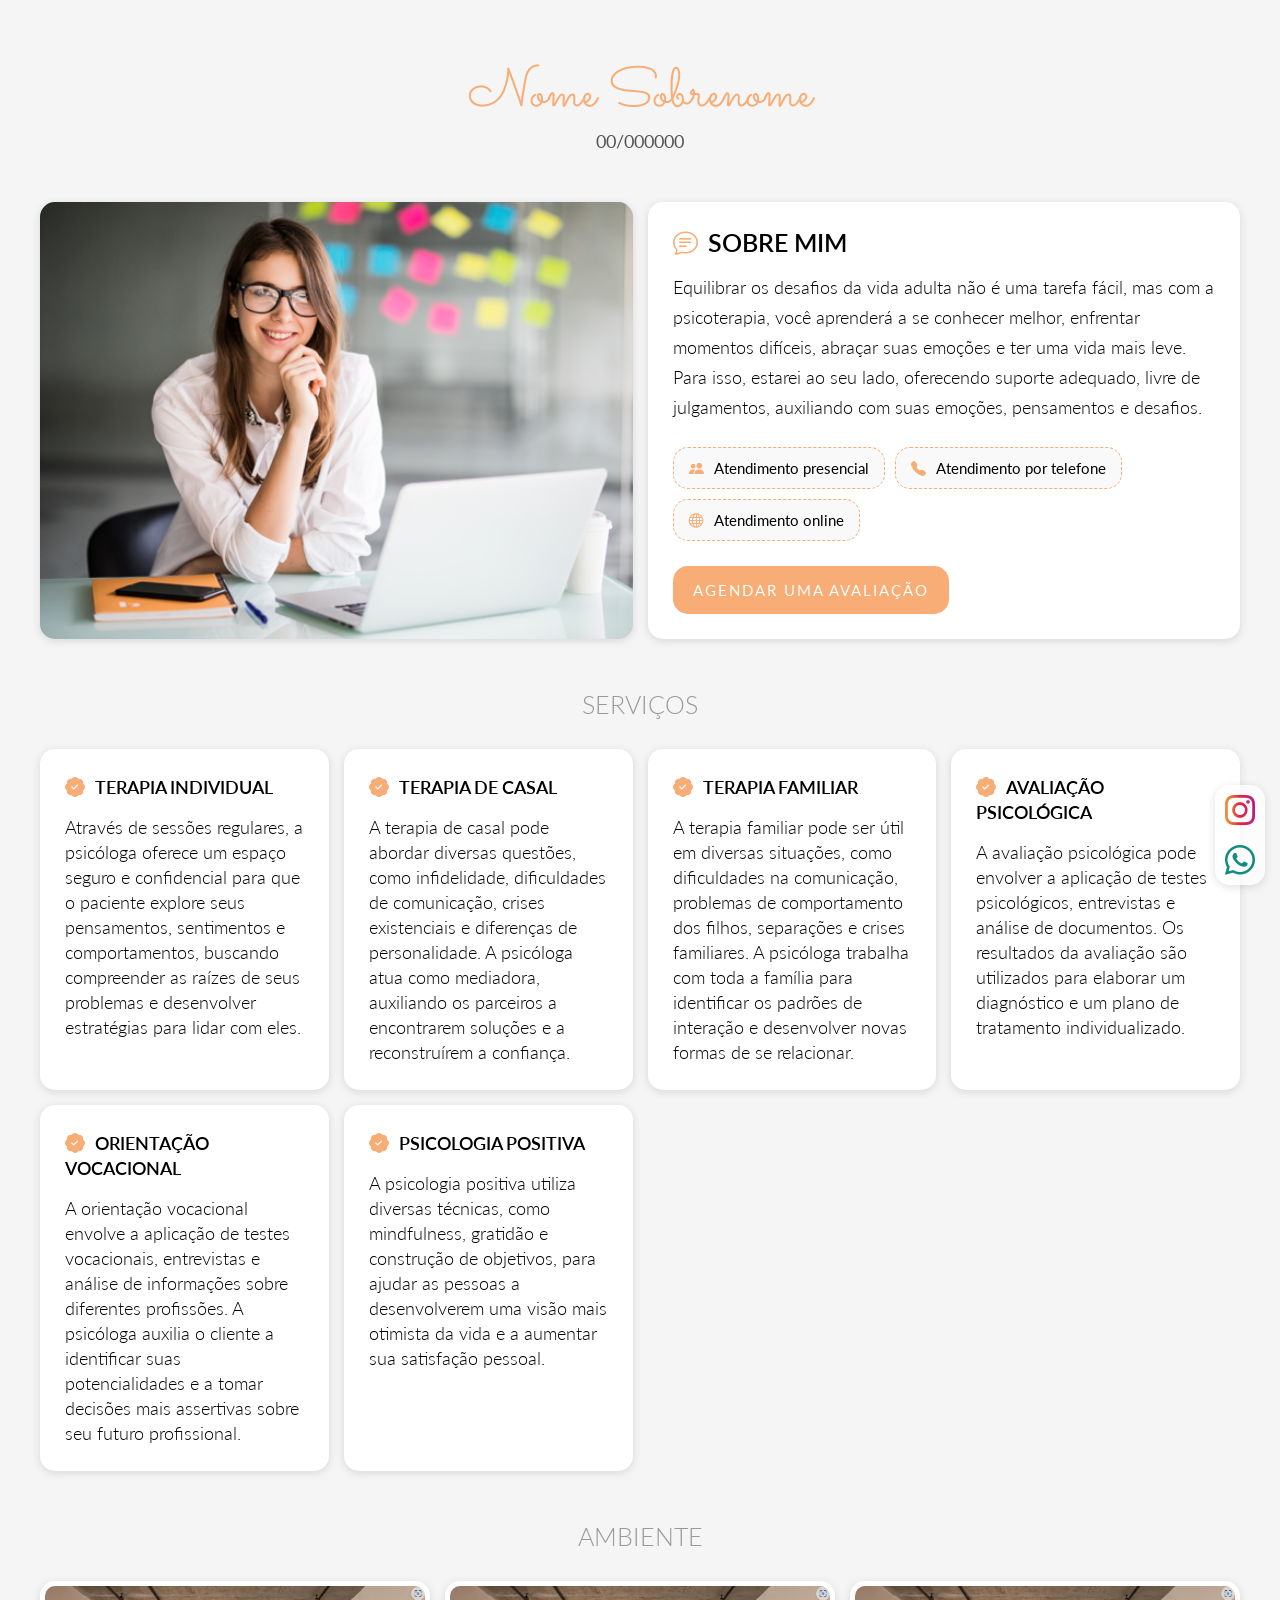
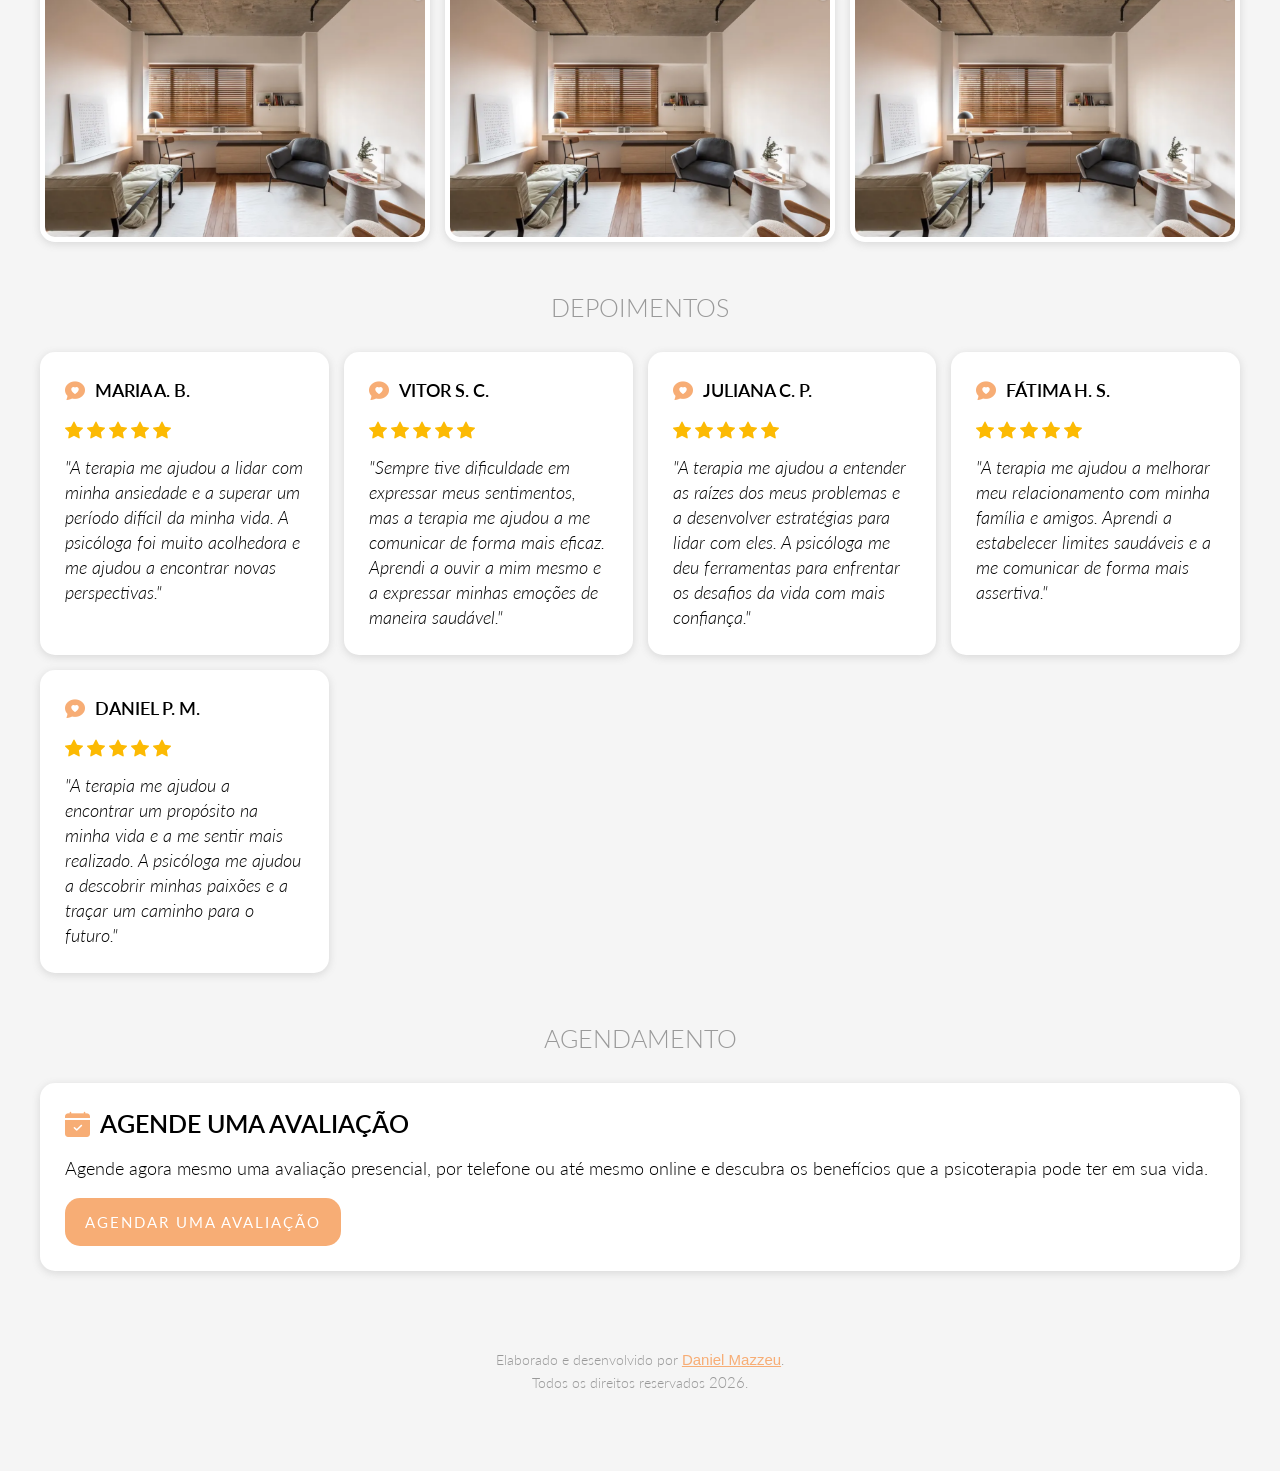
==== commit 6c17b218: "Upload" ====
--- a/index.html
+++ b/index.html
@@ -110,9 +110,9 @@
                 <p class="ts-25 tt-upper ta-center tw-300 tertiary-color">Ambiente</p>
             </section>
             <section class="grid grid-3 gap-15">
-                <img src="images/environment.jpg">
-                <img src="images/environment.jpg">
-                <img src="images/environment.jpg">
+                <img src="images/environment.jpg" alt="Primeira imagem do ambiente">
+                <img src="images/environment.jpg" alt="Primeira imagem do ambiente">
+                <img src="images/environment.jpg" alt="Primeira imagem do ambiente">
             </section>
             <section class="grid grid-1 gap-15 mt-20">
                 <p class="ts-25 tt-upper ta-center tw-300 tertiary-color">Depoimentos</p>
@@ -185,7 +185,7 @@
                 </div>
             </section>
             <section class="grid grid-1 gap-5 mt-50 mb-50">
-                <p class="ts-14 ta-center tw-300 tertiary-color">Elaborado e desenvolvido por <a href="https://wa.me/5516992502611" target="_blank">Daniel Mazzeu</a>.</p>
+                <p class="ts-14 ta-center tw-300 tertiary-color">Elaborado e desenvolvido por <a href="https://wa.me/5516992502611" class="link" target="_blank">Daniel Mazzeu</a>.</p>
                 <p class="ts-14 ta-center tw-300 tertiary-color">Todos os direitos reservados <span id="current-year"></span>.</p>
             </section>
         </main>
--- a/styles/variables.css
+++ b/styles/variables.css
@@ -1,37 +1,37 @@
 :root {
-    /* colors */
-    --theme-color: #f7ad75 !important;
-    --primary-color: #000 !important;
-    --secondary-color: #555 !important;
-    --tertiary-color: #999 !important;
-    --stars-color: #fcba03 !important;
-    --instagram-color: linear-gradient(to right, #f09433, #e6683c, #dc2743, #cc2366, #bc1888) !important;
-    --whatsapp-color: #128c7e !important;
-
+    /* Colors */
+    --theme-color: #f7ad75;
+    --primary-color: #000;
+    --secondary-color: #555;
+    --tertiary-color: #999;
+    --stars-color: #fcba03;
+    --instagram-color: linear-gradient(to right, #f09433, #e6683c, #dc2743, #cc2366, #bc1888);
+    --whatsapp-color: #128c7e;
+  
     /* Global Setup */
     --border-radius: 15px;
     --box-shadow: rgba(99, 99, 99, 0.2) 0px 2px 8px 0px;
     --transition: all 0.3s ease-in-out;
-
+  
     /* Body Setup */
     --body-background: #f5f5f5;
-
+  
     /* Container Setup */
     --container-width: 1200px;
     --container-gap: 30px;
-
+  
     /* Card Setup */
     --card-background: #fff;
-
+  
     /* List */
     --list-color: #000;
     --list-border: 1px dashed var(--theme-color);
     --list-background: #f9f9f9;
-
+  
     /* Image */
-    --image-border: 5px solid #fff ;
-
-    /* button */
+    --image-border: 5px solid #fff;
+  
+    /* Button */
     --button-color: #fff;
     --button-background: var(--theme-color);
 }
--- a/styles/link.css
+++ b/styles/link.css
@@ -1,11 +1,7 @@
-a,
-a:visited {
+.link,
+.link:visited {
     color: var(--theme-color);
     font-weight: 500;
     transition: var(--transition);
-}
-
-a:active,
-a:hover {
     text-decoration: underline !important;
 }
--- a/styles/button.css
+++ b/styles/button.css
@@ -1,10 +1,14 @@
-.button {
+.button,
+.button:visited {
     width: fit-content;
     padding: 15px 20px;
     border-radius: var(--border-radius);
     color: var(--button-color);
     background-color: var(--button-background);
-    transition: var(--transition);
+    transition: all var(--transition);
 }
 
-.button:hover { scale: 1.05; }+.button:hover,
+.button:active {
+    scale: 1.05;
+}
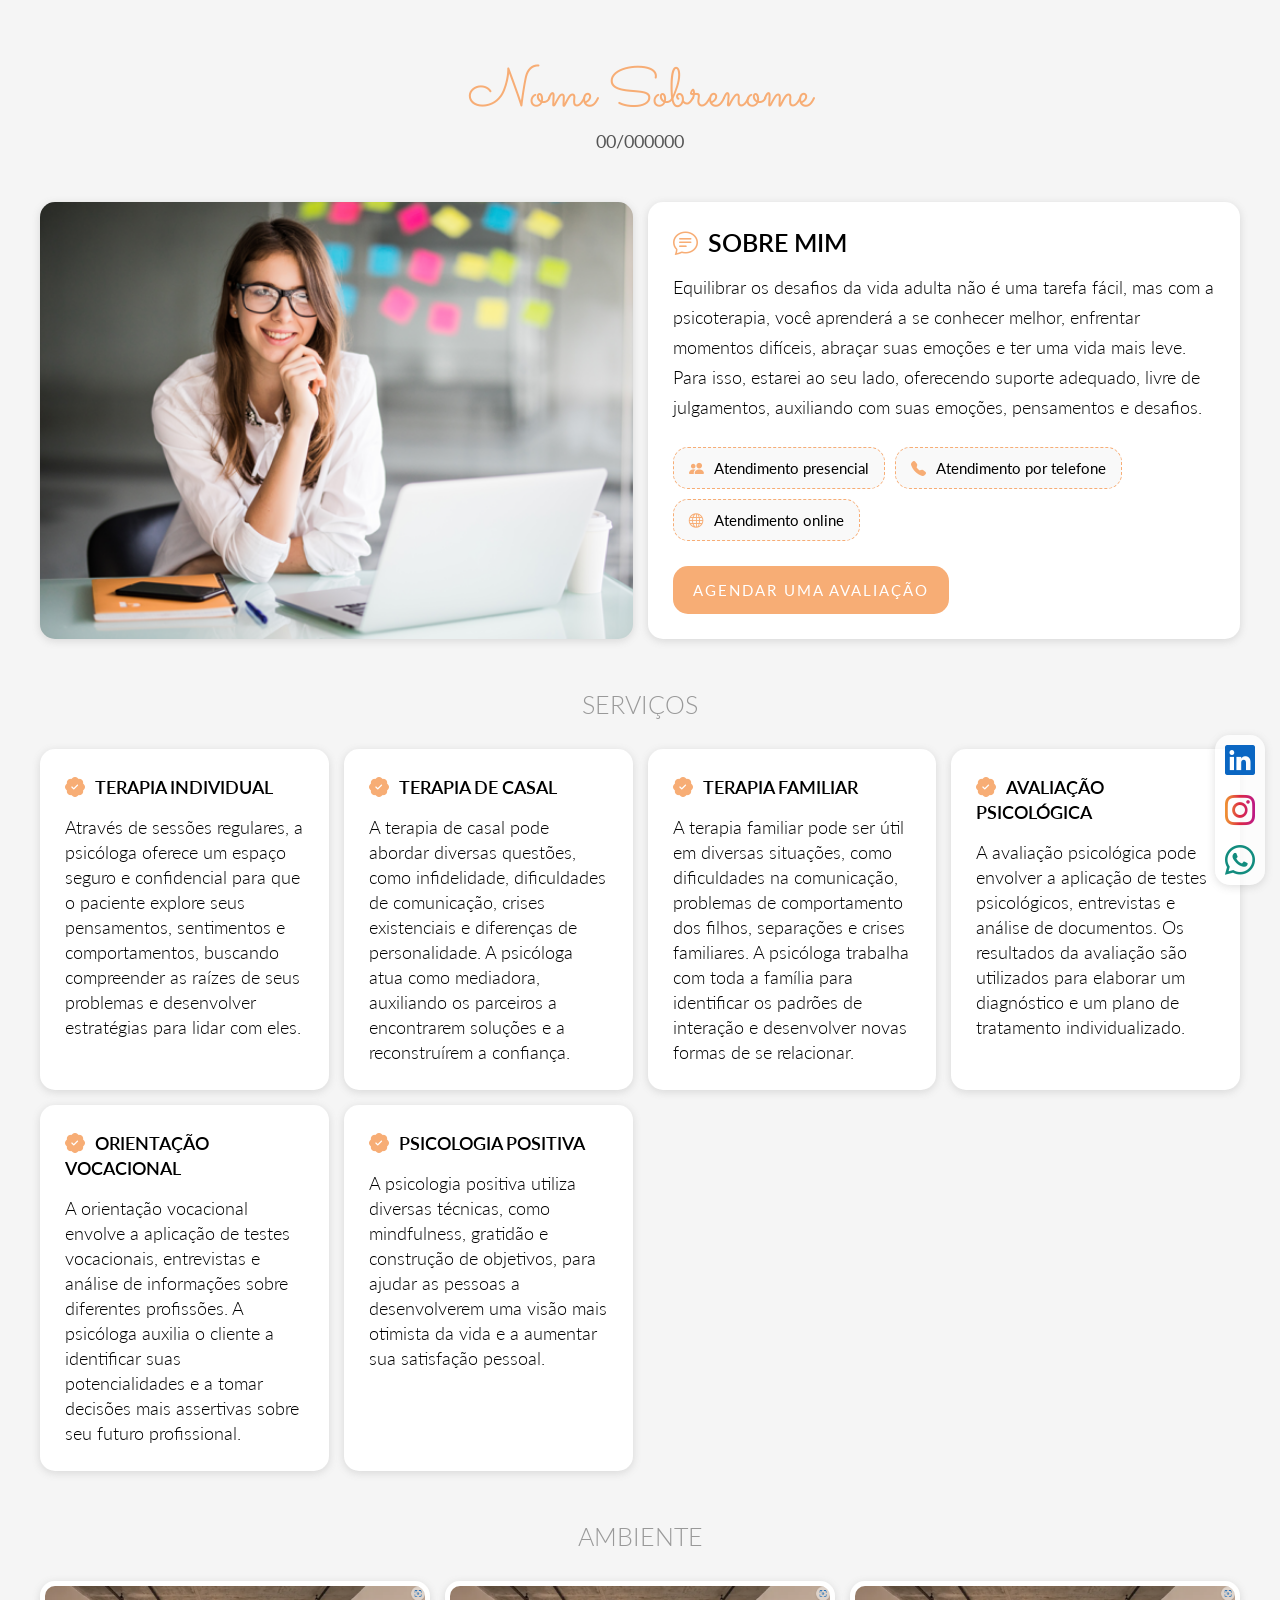
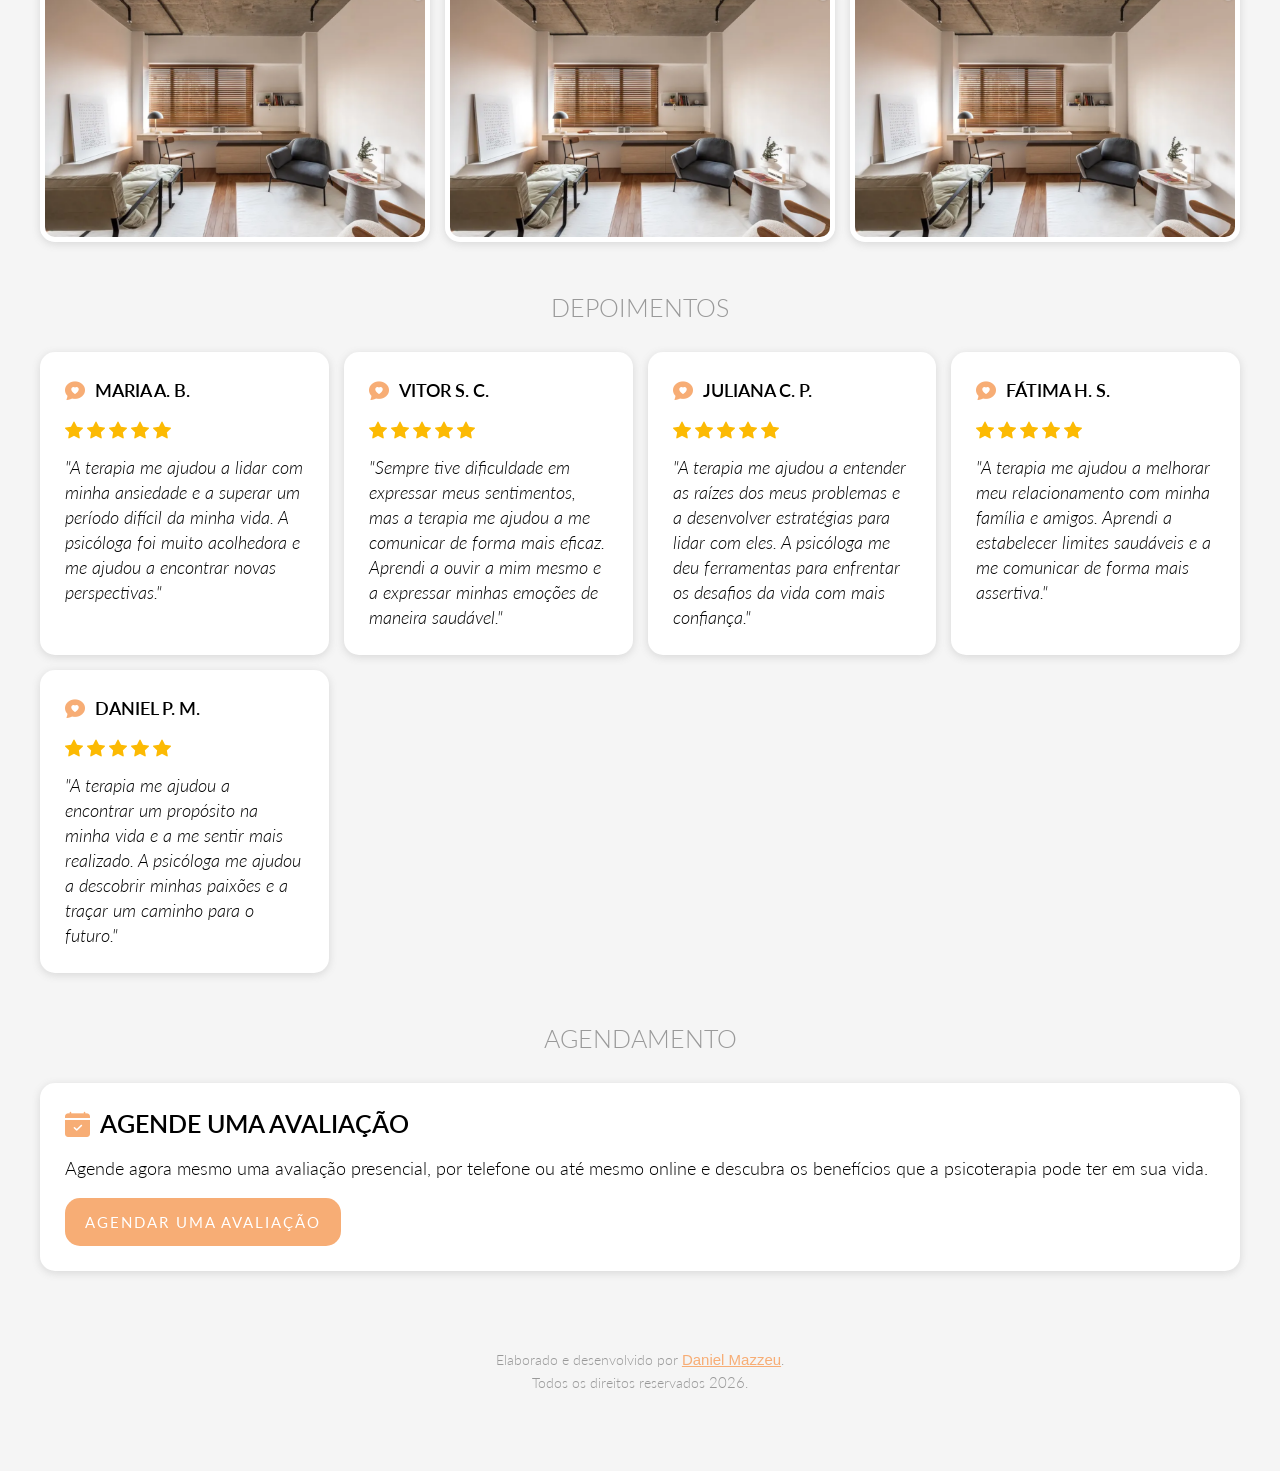
==== commit 6561a923: "Upload" ====
--- a/index.html
+++ b/index.html
@@ -3,7 +3,7 @@
     <head>
         <!-- Metatags -->
         <meta http-equiv="Content-Type" content="text/html; charset=UTF-8">
-        <meta name="viewport" content="width=device-width, initial-scale=1.0, maximum-scale=2.0">
+        <meta name="viewport" content="width=device-width, initial-scale=1.0">
         <meta name="language" content="Portuguese">
         <meta name="description" content="...">
         <meta name="keywords" content="...">
@@ -50,8 +50,9 @@
 
         <!-- Nav -->
         <nav class="protected">
-            <a href="#" class="instagram" target="_blank"><i class="bi bi-instagram ts-30 ta-center instagram-color"></i></a>
-            <a href="#" class="whatsapp" target="_blank"><i class="bi bi-whatsapp ts-30 ta-center whatsapp-color"></i></a>
+            <a href="#" class="linkedin" target="_blank" title="Link para ir ao Linkedin"><i class="bi bi-linkedin ts-30 ta-center linkedin-color"></i></a>
+            <a href="#" class="instagram" target="_blank" title="Link para ir ao Instagram"><i class="bi bi-instagram ts-30 ta-center instagram-color"></i></a>
+            <a href="#" class="whatsapp" target="_blank" title="Link para ir ai Whatsapp"><i class="bi bi-whatsapp ts-30 ta-center whatsapp-color"></i></a>
         </nav>
 
         <!-- Header -->
@@ -181,7 +182,7 @@
                 <div class="card">
                     <h2 class="ts-25 tw-600 tt-upper primary-color"><i class="bi bi-calendar-check-fill ts-25 mr-10 theme-color animation-bounce"></i>Agende uma avaliação</h2>
                     <p class="ts-18 tw-300 lh-30">Agende agora mesmo uma avaliação presencial, por telefone ou até mesmo online e descubra os benefícios que a psicoterapia pode ter em sua vida.</p>
-                    <a href="#" class="button ts-15 tt-upper tw-400 ls-2 whatsapp" target="_blank">Agendar uma avaliação</a>
+                    <a href="#" class="button ts-15 tt-upper tw-400 ls-2 whatsapp" target="_blank" title="Agendar uma avaliação">Agendar uma avaliação</a>
                 </div>
             </section>
             <section class="grid grid-1 gap-5 mt-50 mb-50">
--- a/styles/variables.css
+++ b/styles/variables.css
@@ -5,6 +5,7 @@
     --secondary-color: #555;
     --tertiary-color: #999;
     --stars-color: #fcba03;
+    --linkedin-color: #0a66c2;
     --instagram-color: linear-gradient(to right, #f09433, #e6683c, #dc2743, #cc2366, #bc1888);
     --whatsapp-color: #128c7e;
   
--- a/styles/colors.css
+++ b/styles/colors.css
@@ -3,6 +3,8 @@
 .secondary-color { color: var(--secondary-color) !important; }
 .tertiary-color { color: var(--tertiary-color) !important; }
 .stars-color { color: var(--stars-color) !important; }
+
+.linkedin-color { color: var(--linkedin-color); }
 
 .instagram-color { 
     color: transparent;
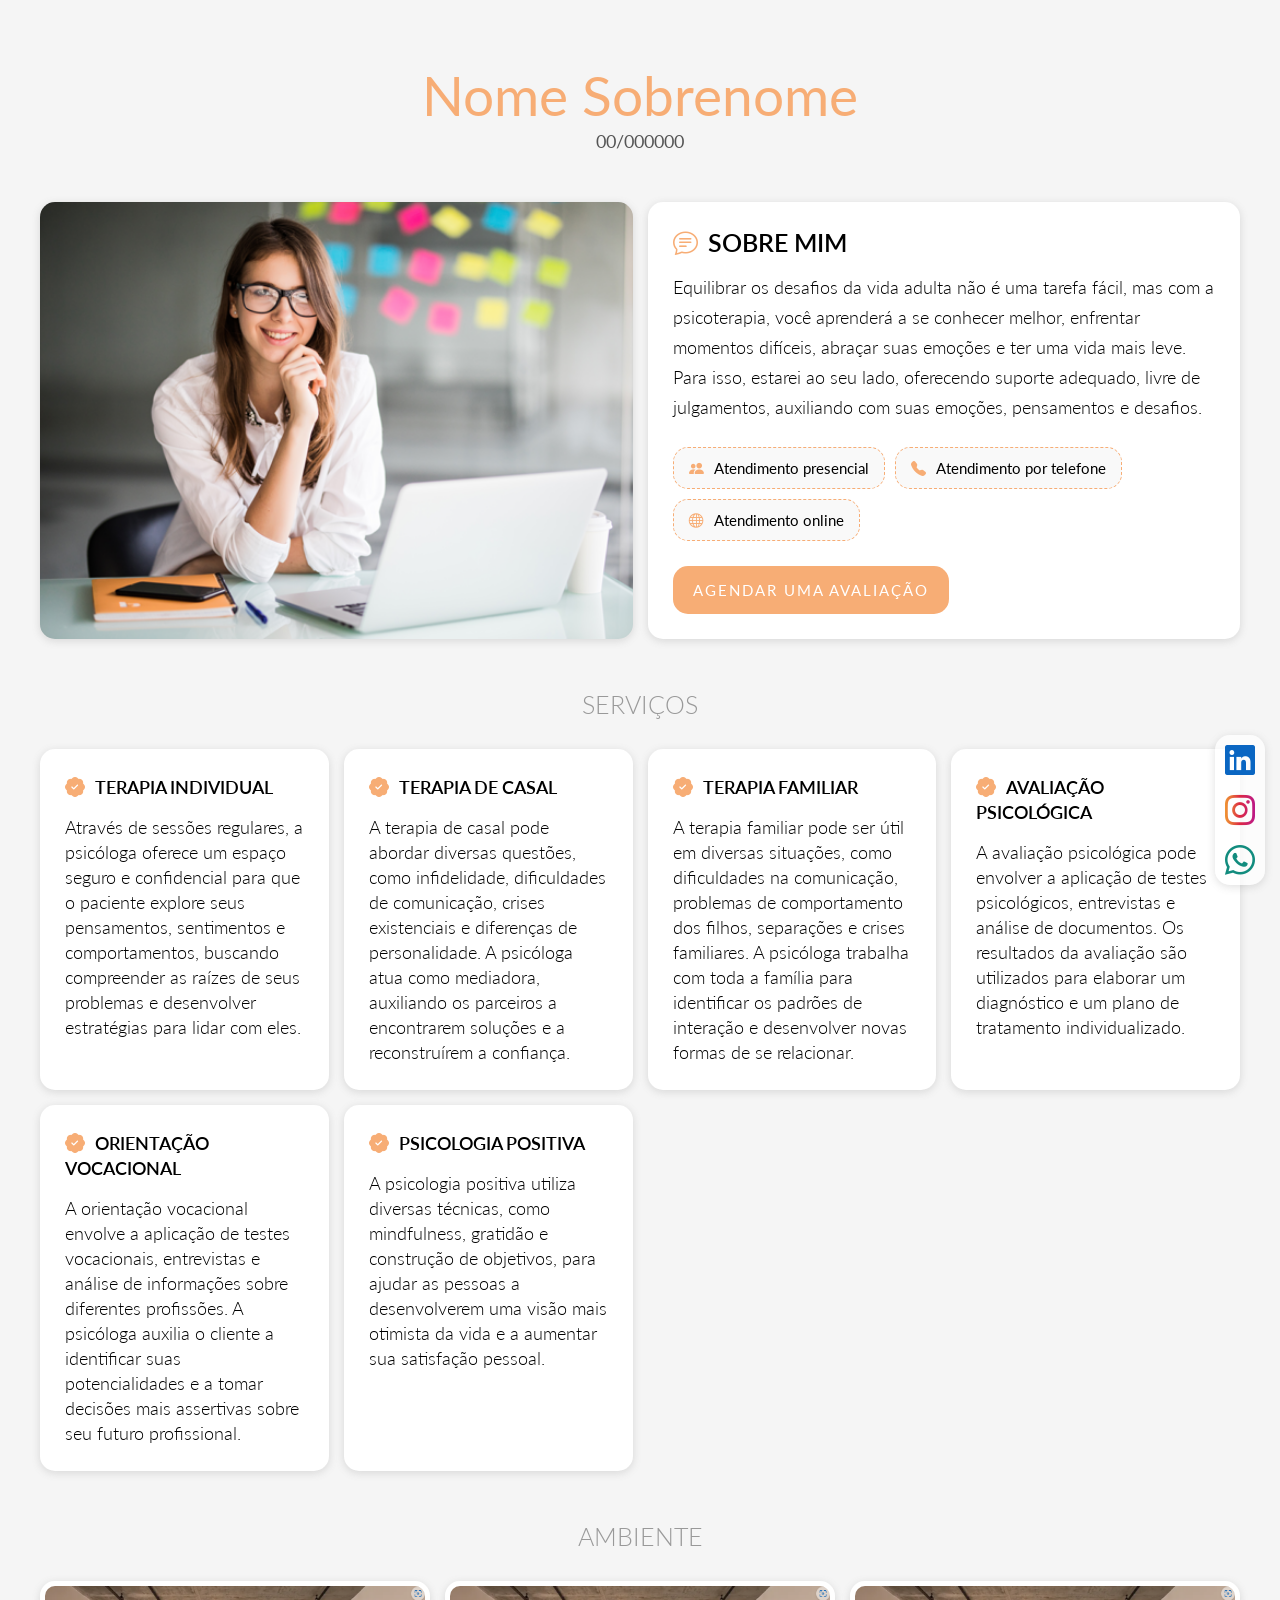
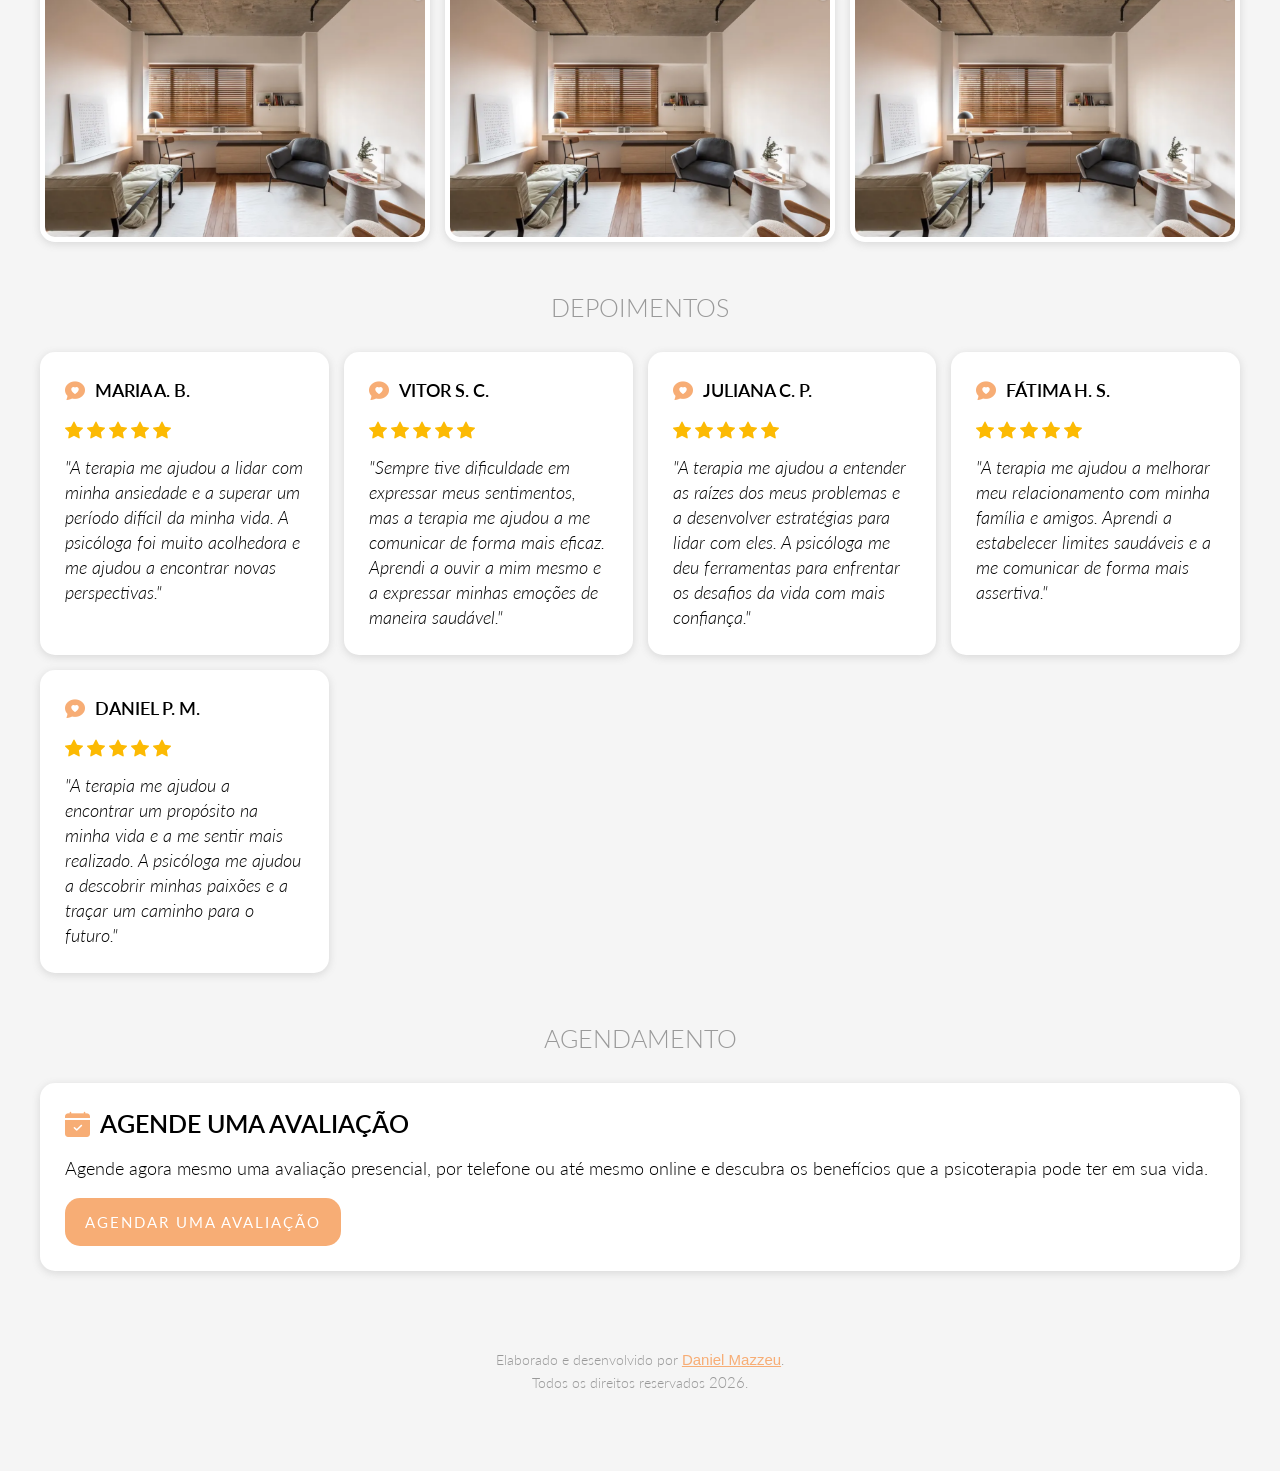
==== commit 365429bf: "Upload" ====
--- a/index.html
+++ b/index.html
@@ -50,9 +50,9 @@
 
         <!-- Nav -->
         <nav class="protected">
-            <a href="#" class="linkedin" target="_blank" title="Link para ir ao Linkedin"><i class="bi bi-linkedin ts-30 ta-center linkedin-color"></i></a>
-            <a href="#" class="instagram" target="_blank" title="Link para ir ao Instagram"><i class="bi bi-instagram ts-30 ta-center instagram-color"></i></a>
-            <a href="#" class="whatsapp" target="_blank" title="Link para ir ai Whatsapp"><i class="bi bi-whatsapp ts-30 ta-center whatsapp-color"></i></a>
+            <a href="#" class="null linkedin" target="_blank" title="Link para ir ao Linkedin"><i class="bi bi-linkedin ts-30 ta-center linkedin-color"></i></a>
+            <a href="#" class="null instagram" target="_blank" title="Link para ir ao Instagram"><i class="bi bi-instagram ts-30 ta-center instagram-color"></i></a>
+            <a href="#" class="null whatsapp" target="_blank" title="Link para ir ai Whatsapp"><i class="bi bi-whatsapp ts-30 ta-center whatsapp-color"></i></a>
         </nav>
 
         <!-- Header -->
--- a/styles/typography.css
+++ b/styles/typography.css
@@ -1,3 +1,6 @@
+@import url('https://fonts.googleapis.com/css2?family=Lato:ital,wght@0,100;0,300;0,400;0,700;0,900;1,100;1,300;1,400;1,700;1,900&display=swap'); 
+@import url('https://fonts.googleapis.com/css2?family=Sacramento&display=swap');
+
 .ts-10 { font-size: 10px !important; }
 .ts-11 { font-size: 11px !important; }
 .ts-12 { font-size: 12px !important; }
@@ -63,7 +66,8 @@
 .ls-4 { letter-spacing: 4px !important; }
 .ls-5 { letter-spacing: 5px !important; }
 
-.t-special {
-    font-family: "Sacramento", cursive;
-    font-style: normal;
-}+.ff-lato,
+.ff-sacramento { font-style: normal; }
+
+.ff-lato { font-family: "Lato", sans-serif; }
+.ff-sacramento { font-family: "Sacramento", cursive; }
--- a/styles/button.css
+++ b/styles/button.css
@@ -5,7 +5,7 @@
     border-radius: var(--border-radius);
     color: var(--button-color);
     background-color: var(--button-background);
-    transition: all var(--transition);
+    transition: var(--transition);
 }
 
 .button:hover,
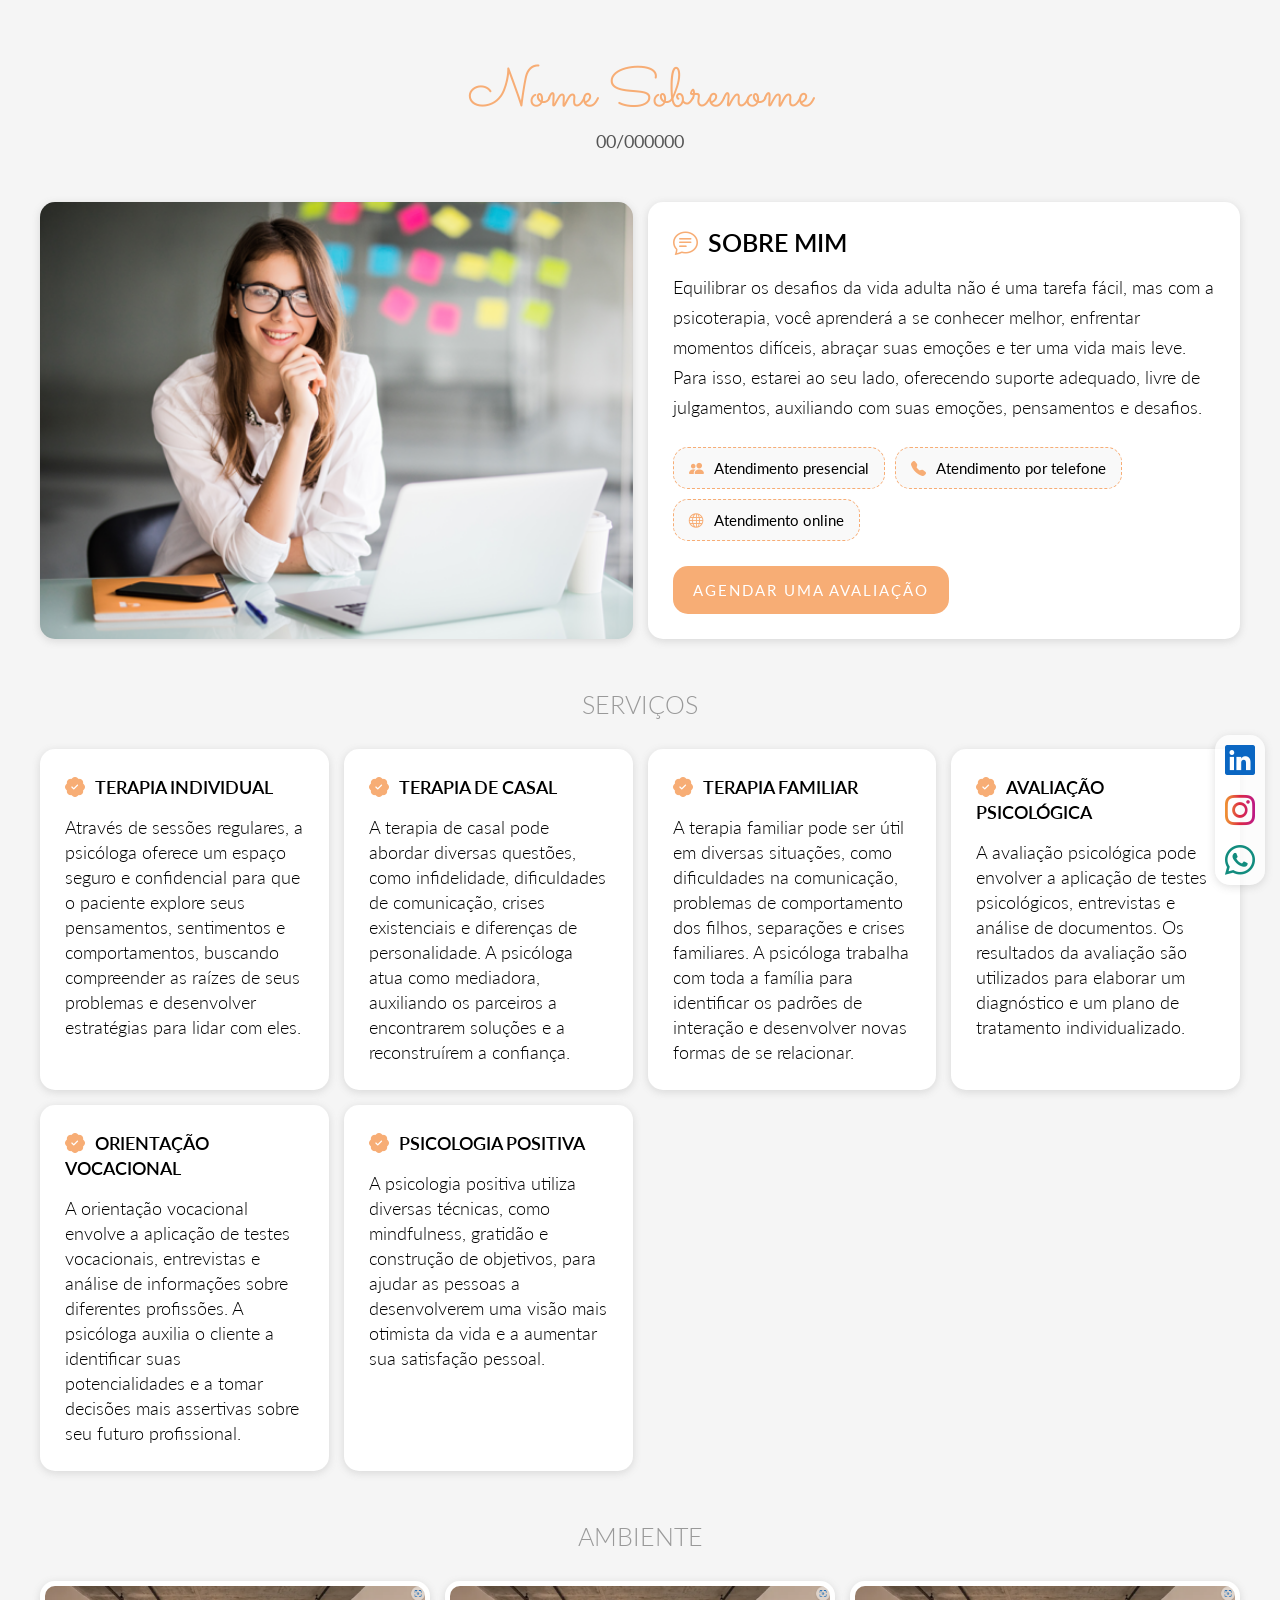
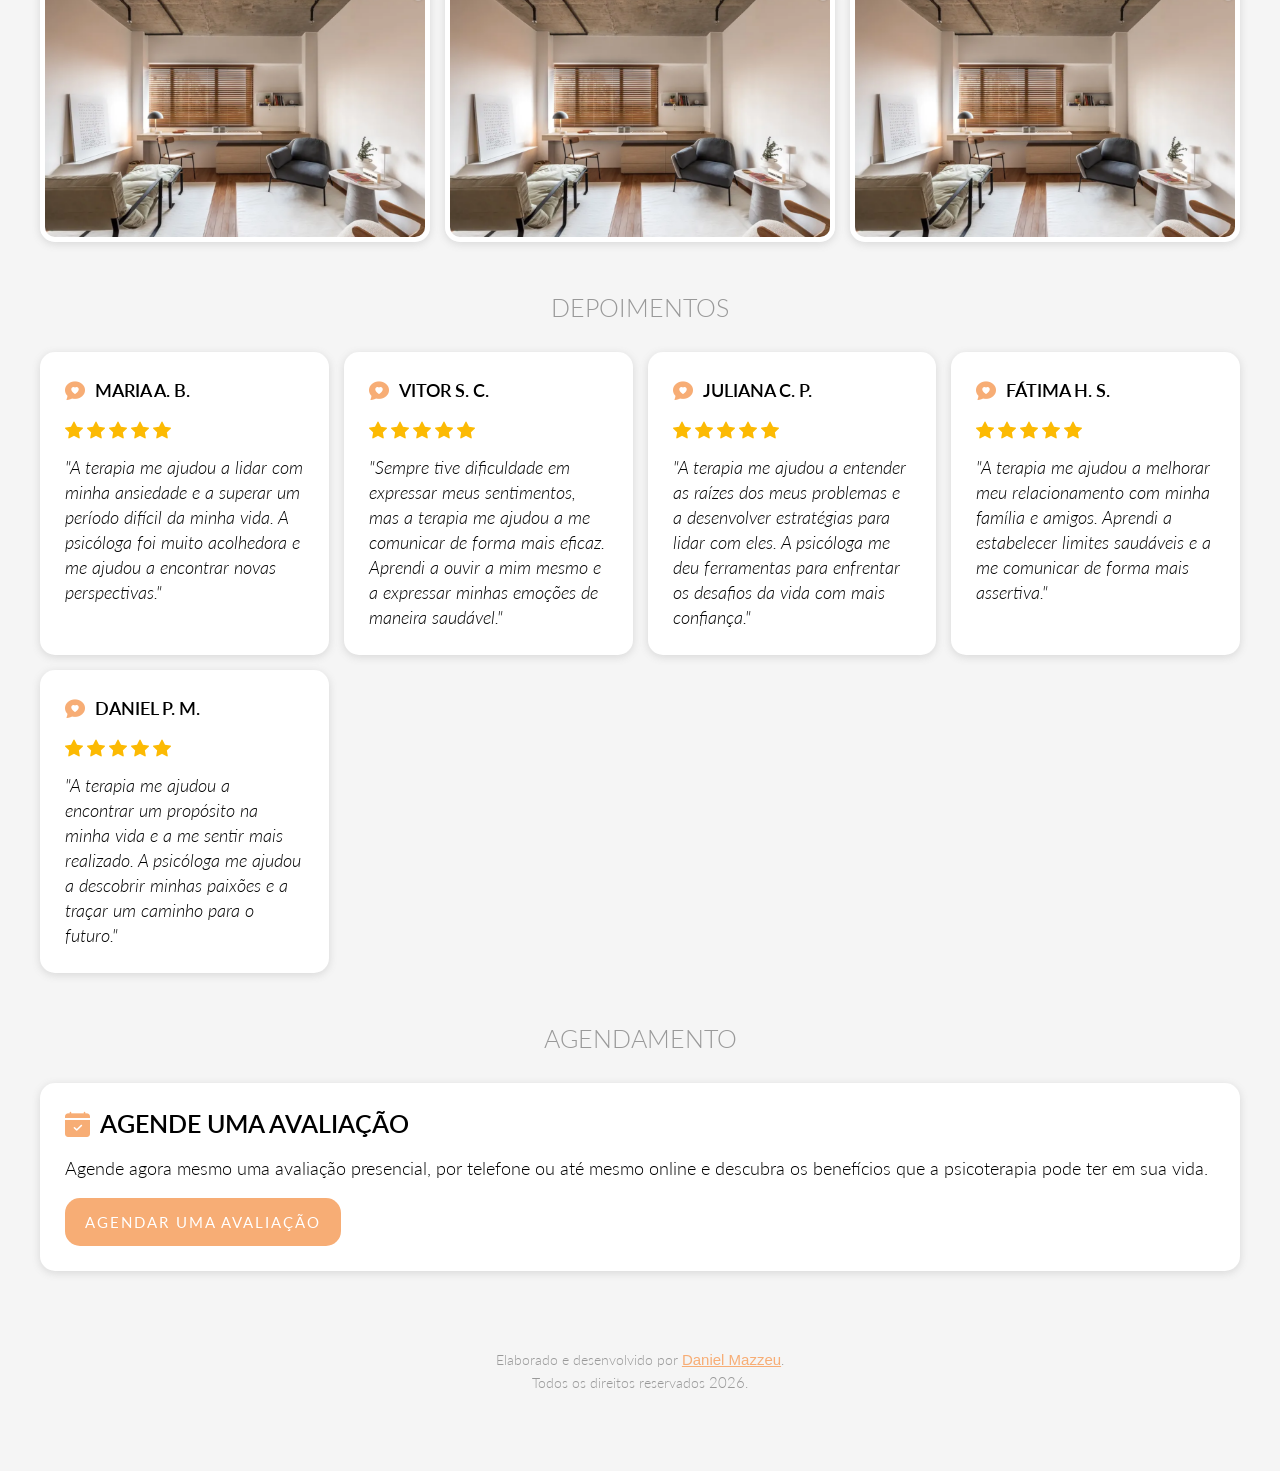
==== commit 85ec967a: "Upload" ====
--- a/index.html
+++ b/index.html
@@ -58,7 +58,7 @@
         <!-- Header -->
         <header class="container mb-50 mt-40 protected">
             <section class="grid grid-1 gap-10">
-                <h1 id="client" class="ts-55 tw-400 lh-50 ta-center theme-color t-special">Nome Sobrenome</h1>
+                <h1 id="client" class="ts-55 tw-400 lh-50 ta-center theme-color ff-sacramento">Nome Sobrenome</h1>
                 <p id="crp" class="ts-18 ta-center tw-400 secondary-color">CRP 00/000000</p>
             </section>
         </header>
--- a/styles/typography.css
+++ b/styles/typography.css
@@ -1,4 +1,3 @@
-@import url('https://fonts.googleapis.com/css2?family=Lato:ital,wght@0,100;0,300;0,400;0,700;0,900;1,100;1,300;1,400;1,700;1,900&display=swap'); 
 @import url('https://fonts.googleapis.com/css2?family=Sacramento&display=swap');
 
 .ts-10 { font-size: 10px !important; }
@@ -66,8 +65,7 @@
 .ls-4 { letter-spacing: 4px !important; }
 .ls-5 { letter-spacing: 5px !important; }
 
-.ff-lato,
-.ff-sacramento { font-style: normal; }
-
-.ff-lato { font-family: "Lato", sans-serif; }
-.ff-sacramento { font-family: "Sacramento", cursive; }+.ff-sacramento { 
+    font-style: normal;
+    font-family: "Sacramento", cursive; 
+}
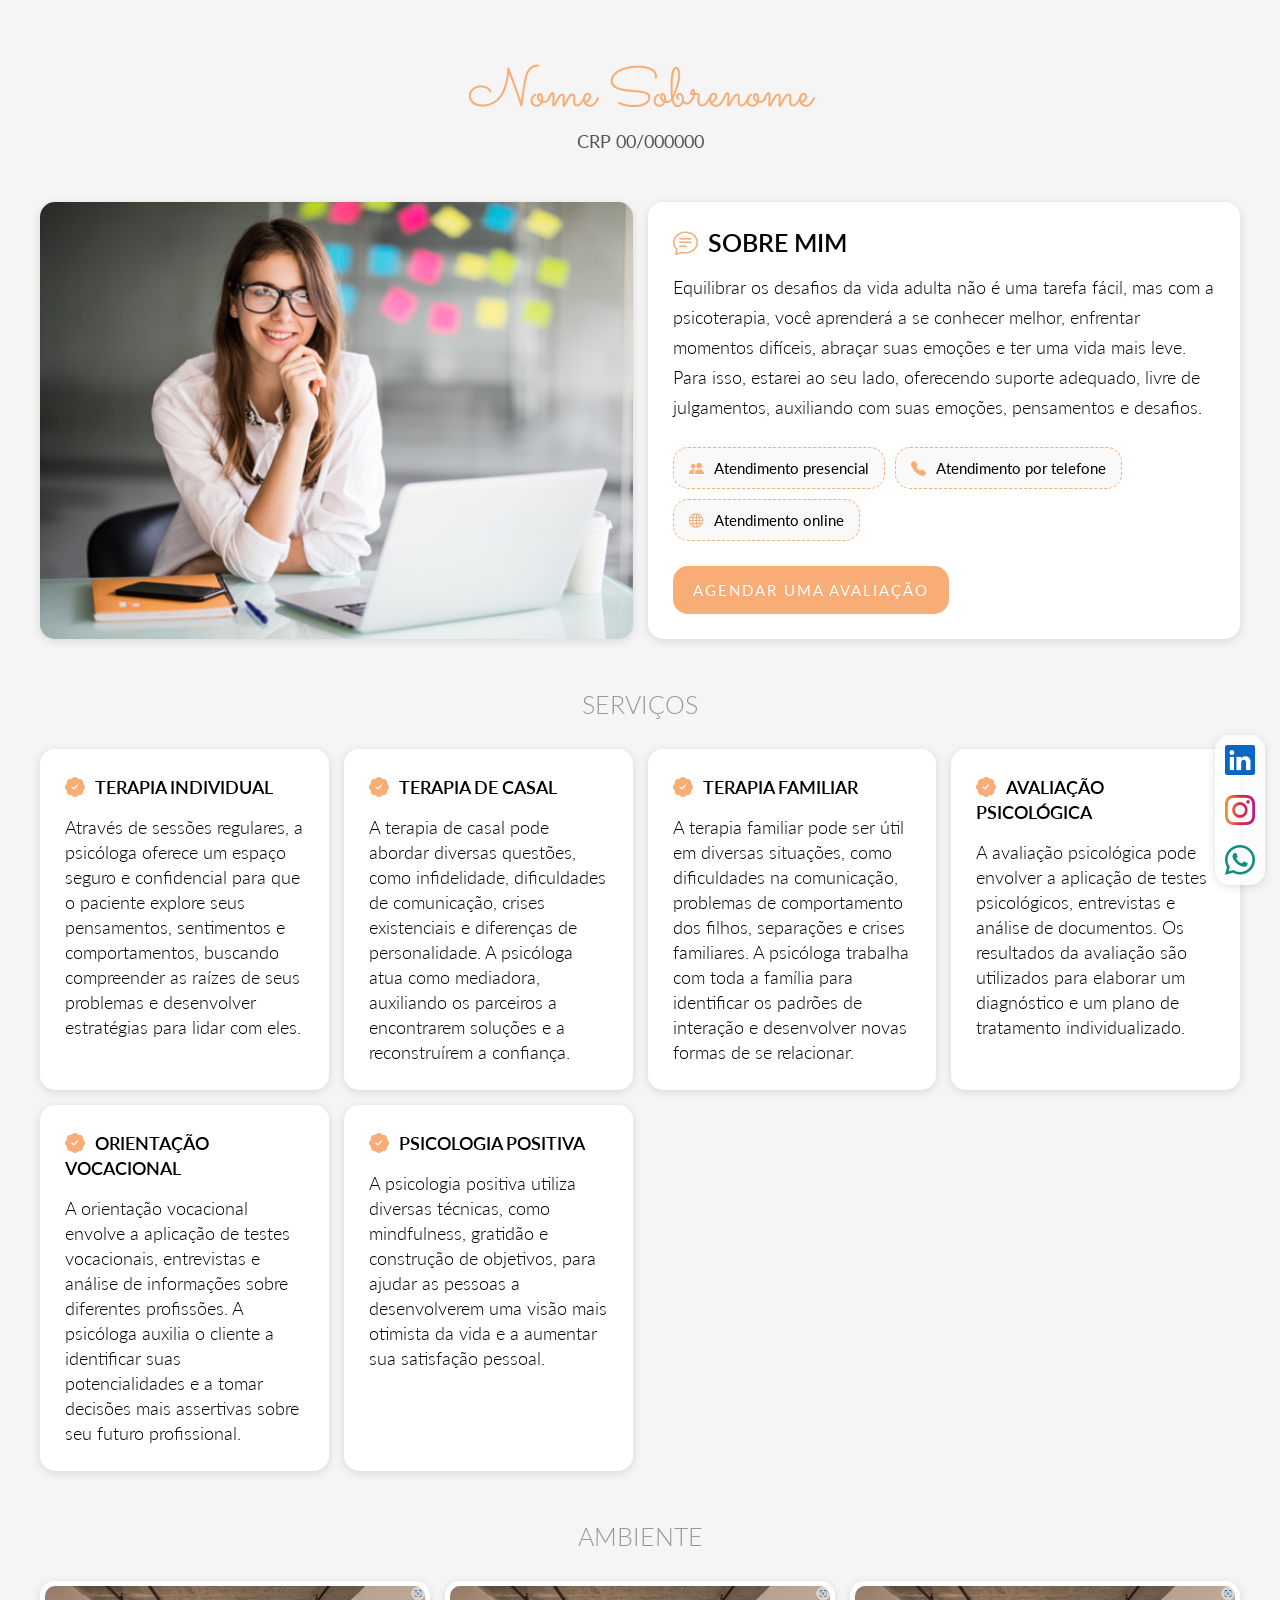
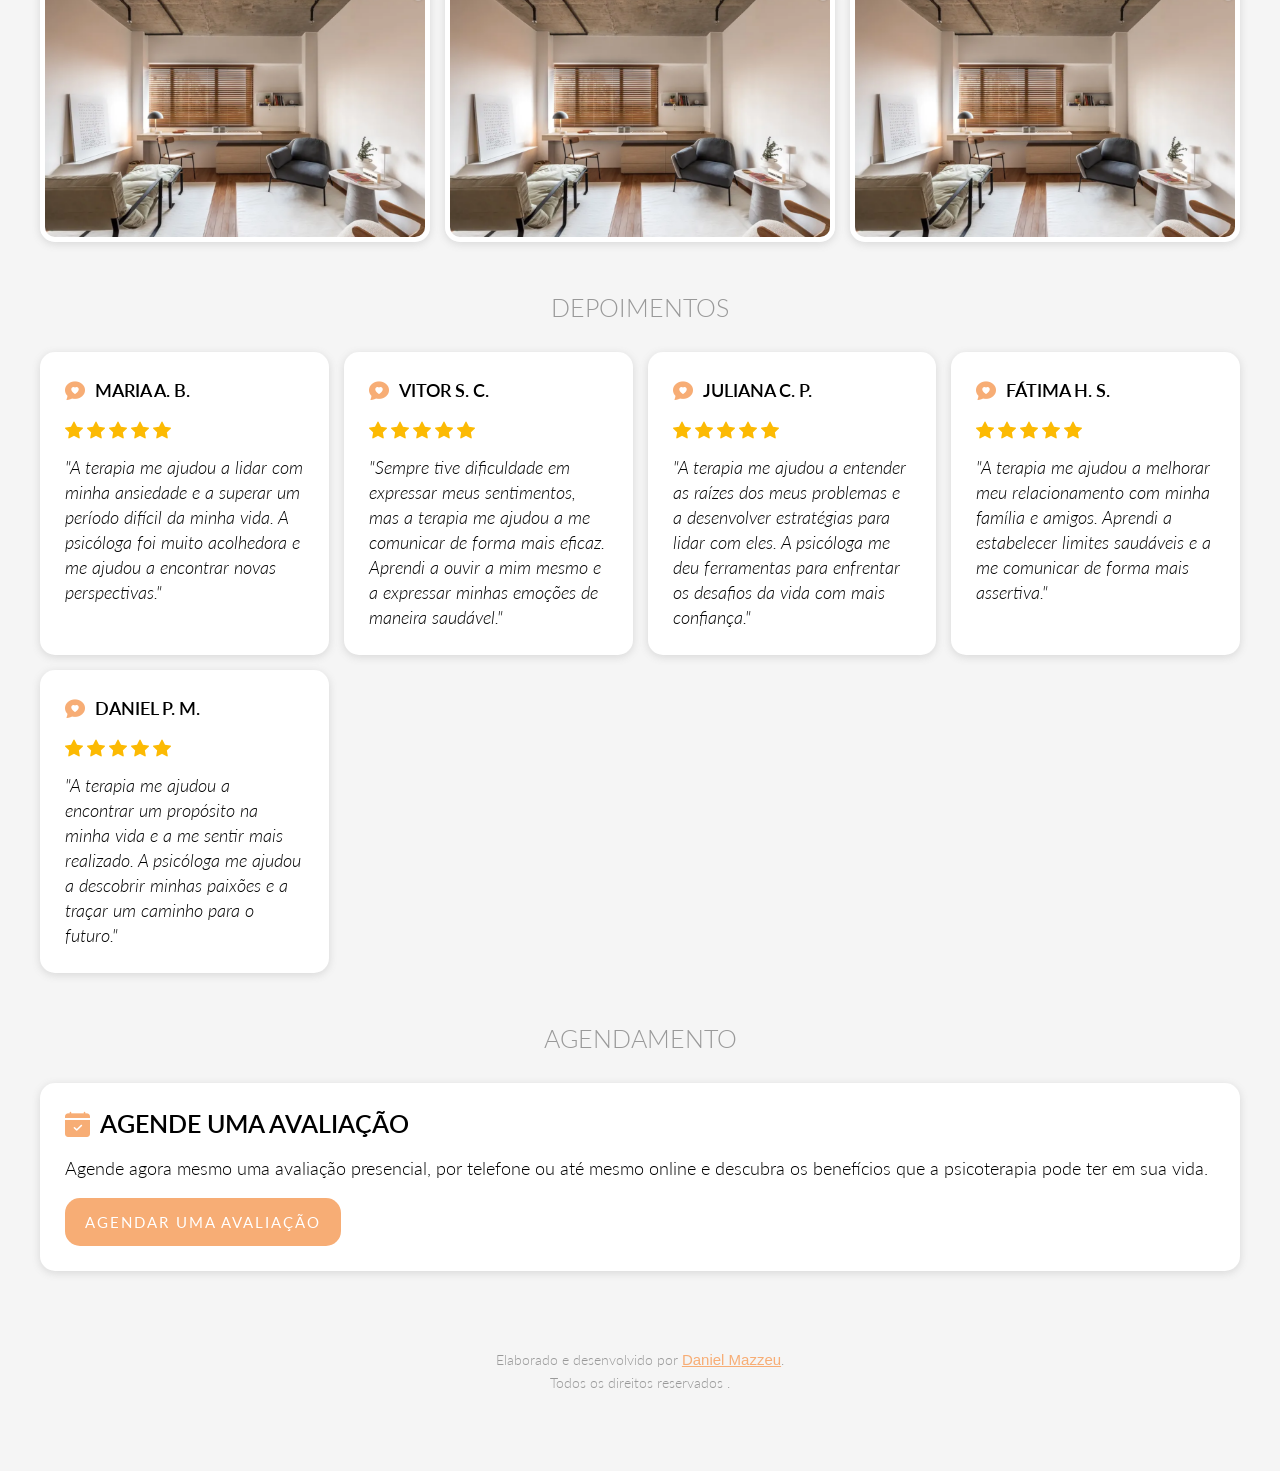
==== commit b51f4004: "Update" ====
--- a/index.html
+++ b/index.html
@@ -56,8 +56,8 @@
         </nav>
 
         <!-- Header -->
-        <header class="container mb-50 mt-40 protected">
-            <section class="grid grid-1 gap-10">
+        <header class="container mb-50 mt-40 protected ">
+            <section class="grid grid-1 gap-10 animated-scroll">
                 <h1 id="client" class="ts-55 tw-400 lh-50 ta-center theme-color ff-sacramento">Nome Sobrenome</h1>
                 <p id="crp" class="ts-18 ta-center tw-400 secondary-color">CRP 00/000000</p>
             </section>
@@ -65,7 +65,7 @@
 
         <!-- Main -->
         <main class="container protected">
-            <section class="grid grid-2 gap-15">
+            <section class="grid grid-2 gap-15 animated-scroll">
                 <div class="card" style="background-image: url('images/presentation.jpg'); min-height: 300px;"></div>
                 <div class="card">
                     <h2 class="ts-25 tw-600 tt-upper primary-color"><i class="bi bi-chat-text ts-25 mr-10 theme-color animation-bounce"></i>Sobre mim</h2>
@@ -78,10 +78,10 @@
                     <a href="#" class="button ts-15 tt-upper tw-400 ls-2 mt-10 whatsapp" target="_blank">Agendar uma avaliação</a>
                 </div>
             </section>
-            <section class="grid grid-1 gap-15 mt-20">
+            <section class="grid grid-1 gap-15 mt-20 animated-scroll">
                 <p class="ts-25 tt-upper ta-center tw-300 tertiary-color">Serviços</p>
             </section>
-            <section class="grid grid-4 gap-15">
+            <section class="grid grid-4 gap-15 animated-scroll">
                 <div class="card">
                     <h3 class="ts-18 tw-600 tt-upper lh-25 primary-color"><i class="bi bi-patch-check-fill ts-20 mr-10 theme-color animation-bounce"></i>Terapia individual</h3>
                     <p class="ts-18 tw-300 lh-25">Através de sessões regulares, a psicóloga oferece um espaço seguro e confidencial para que o paciente explore seus pensamentos, sentimentos e comportamentos, buscando compreender as raízes de seus problemas e desenvolver estratégias para lidar com eles.</p>
@@ -107,18 +107,18 @@
                     <p class="ts-18 tw-300 lh-25">A psicologia positiva utiliza diversas técnicas, como mindfulness, gratidão e construção de objetivos, para ajudar as pessoas a desenvolverem uma visão mais otimista da vida e a aumentar sua satisfação pessoal.</p>
                 </div>
             </section>
-            <section class="grid grid-1 gap-15 mt-20">
+            <section class="grid grid-1 gap-15 mt-20 animated-scroll">
                 <p class="ts-25 tt-upper ta-center tw-300 tertiary-color">Ambiente</p>
             </section>
-            <section class="grid grid-3 gap-15">
+            <section class="grid grid-3 gap-15 animated-scroll">
                 <img src="images/environment.jpg" alt="Primeira imagem do ambiente">
                 <img src="images/environment.jpg" alt="Primeira imagem do ambiente">
                 <img src="images/environment.jpg" alt="Primeira imagem do ambiente">
             </section>
-            <section class="grid grid-1 gap-15 mt-20">
+            <section class="grid grid-1 gap-15 mt-20 animated-scroll">
                 <p class="ts-25 tt-upper ta-center tw-300 tertiary-color">Depoimentos</p>
             </section>
-            <section class="grid grid-4 gap-15">
+            <section class="grid grid-4 gap-15 animated-scroll">
                 <div class="card">
                     <h3 class="ts-18 tw-600 tt-upper lh-25"><i class="bi bi-chat-heart-fill ts-20 mr-10 theme-color animation-bounce"></i>Maria A. B.</h3>
                     <div>
@@ -175,10 +175,10 @@
                     <p class="ts-18 tw-300 lh-25 tt-italic">"A terapia me ajudou a encontrar um propósito na minha vida e a me sentir mais realizado. A psicóloga me ajudou a descobrir minhas paixões e a traçar um caminho para o futuro."</p>
                 </div>
             </section>
-            <section class="grid grid-1 gap-15 mt-20">
+            <section class="grid grid-1 gap-15 mt-20 animated-scroll">
                 <p class="ts-25 tt-upper ta-center tw-300 tertiary-color">Agendamento</p>
             </section>
-            <section class="grid grid-1">
+            <section class="grid grid-1 animated-scroll">
                 <div class="card">
                     <h2 class="ts-25 tw-600 tt-upper primary-color"><i class="bi bi-calendar-check-fill ts-25 mr-10 theme-color animation-bounce"></i>Agende uma avaliação</h2>
                     <p class="ts-18 tw-300 lh-30">Agende agora mesmo uma avaliação presencial, por telefone ou até mesmo online e descubra os benefícios que a psicoterapia pode ter em sua vida.</p>
@@ -190,6 +190,27 @@
                 <p class="ts-14 ta-center tw-300 tertiary-color">Todos os direitos reservados <span id="current-year"></span>.</p>
             </section>
         </main>
+
+        <script defer>
+            const elements = document.querySelectorAll('.animated-scroll');
+            
+            const reveal = () => {
+            for (let i = 0; i < elements.length; i++) {
+                const element = elements[i];
+                let position = element.getBoundingClientRect().top;
+                const windowHeight = window.innerHeight;
+            
+                if (position < windowHeight - 200) {
+                    element.classList.add('show');
+                } else {
+                    element.classList.remove('show');
+                }
+            }
+            };
+            
+            window.addEventListener('scroll', reveal);
+            reveal();
+                    </script>
         
     </body>
 </html>
--- a/styles/animations.css
+++ b/styles/animations.css
@@ -410,4 +410,15 @@
         opacity: 0;
         transform: translateX(100%) rotate(120deg);
     }
+}
+
+.animated-scroll {
+    opacity: 0;
+    transform: translateY(50px);
+    transition: all 0.5s ease-in-out;
+}
+  
+.animated-scroll.show {
+    opacity: 1;
+    transform: translateY(0);
 }
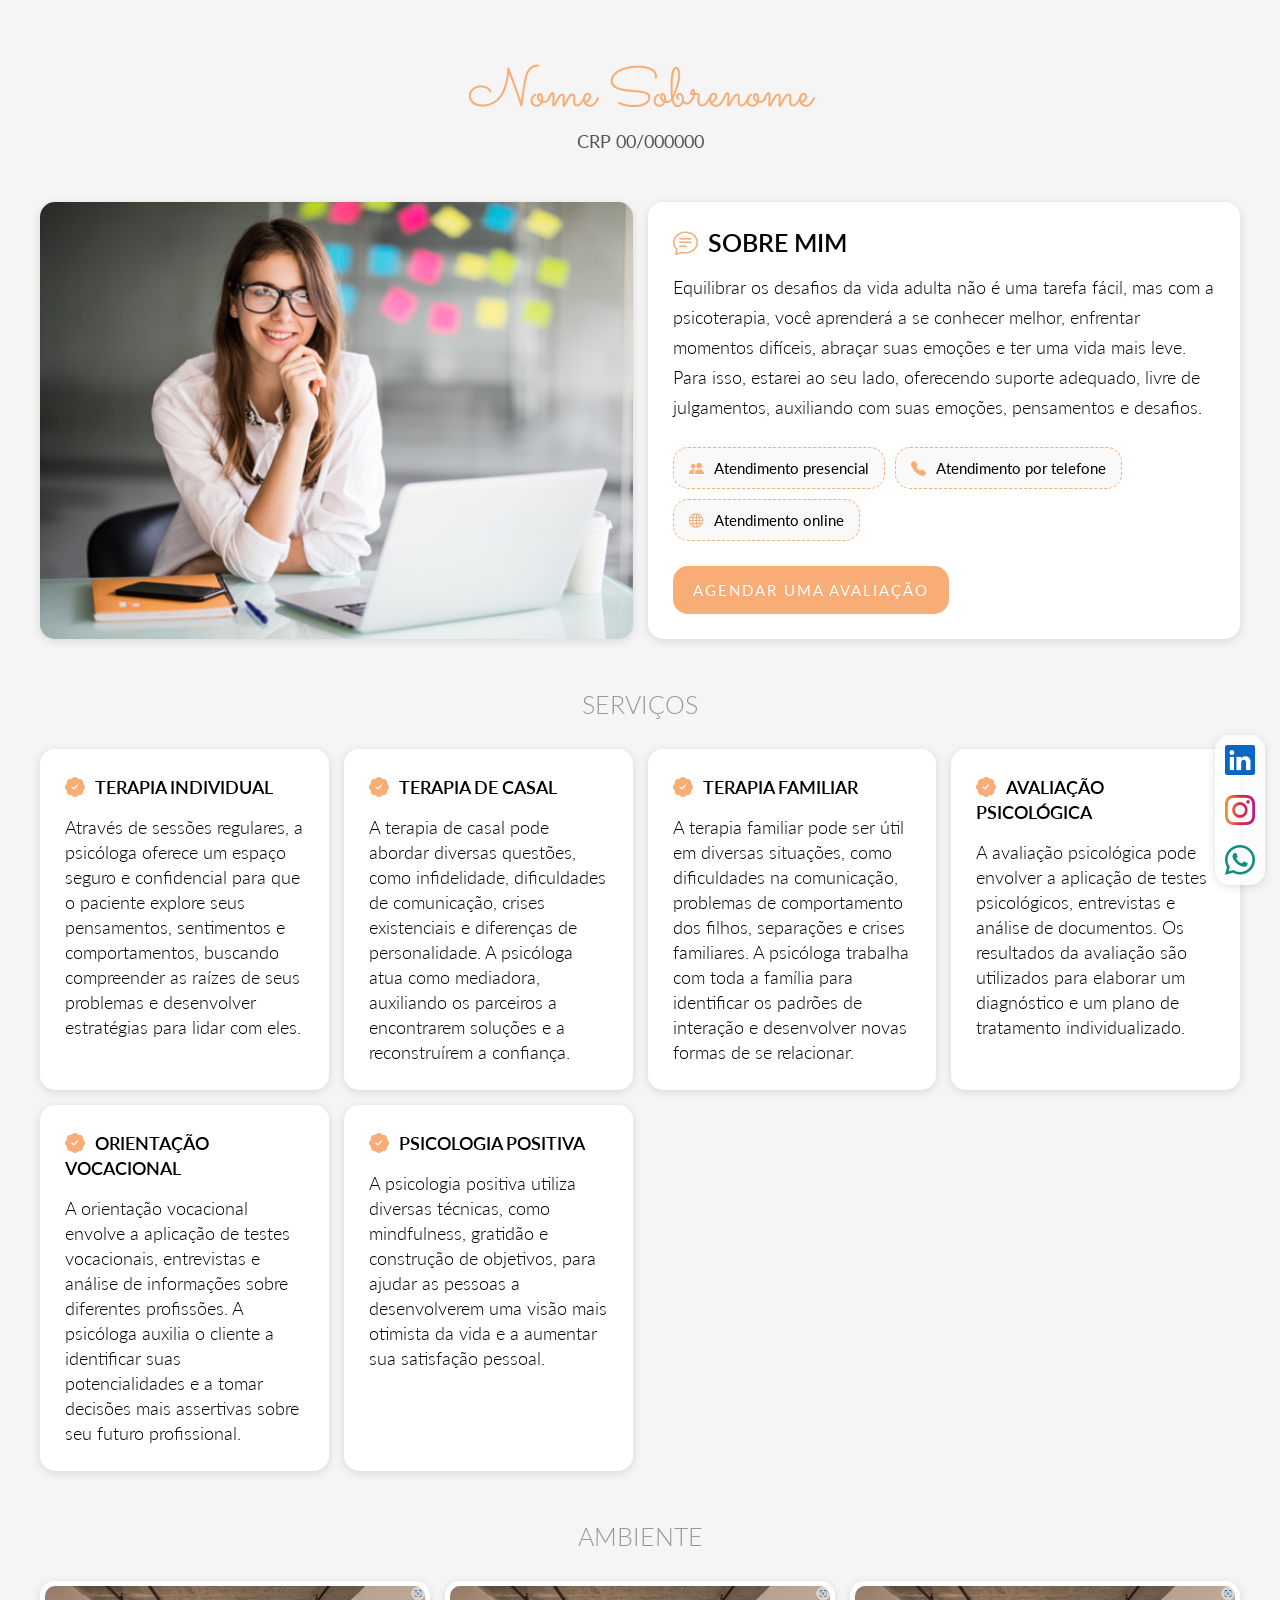
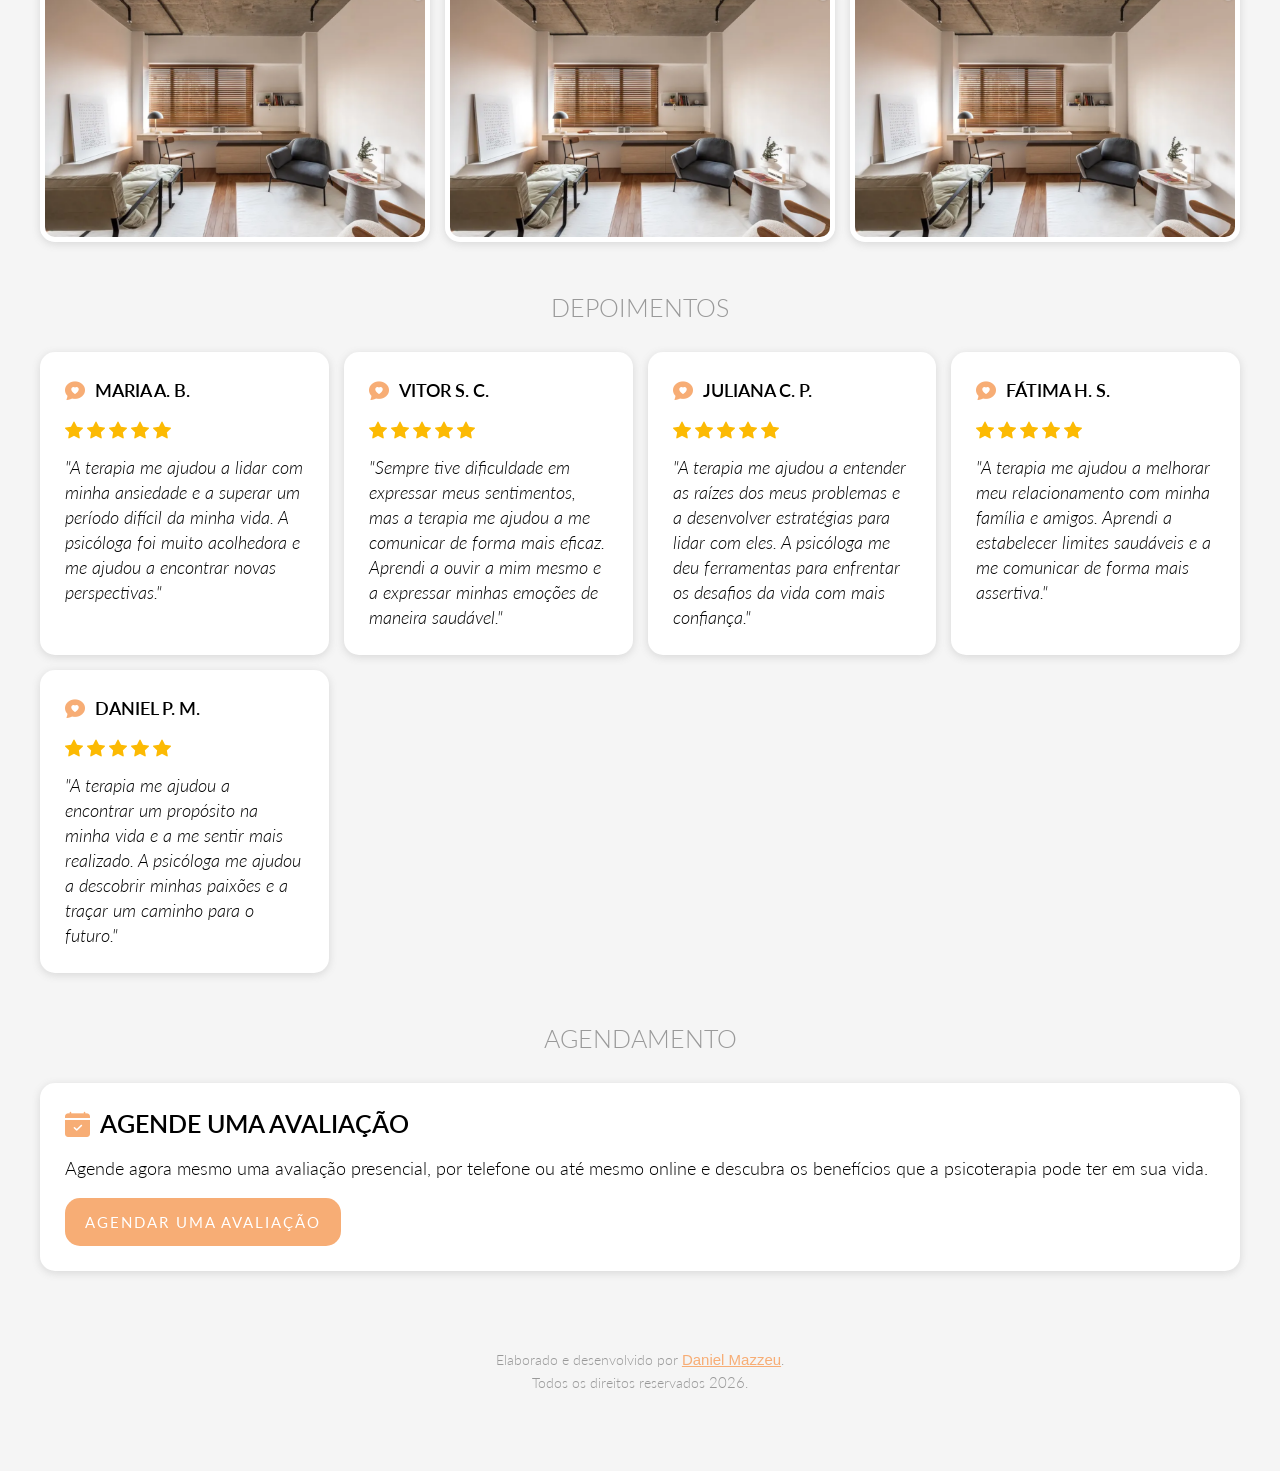
==== commit ab825276: "Update" ====
--- a/index.html
+++ b/index.html
@@ -190,27 +190,6 @@
                 <p class="ts-14 ta-center tw-300 tertiary-color">Todos os direitos reservados <span id="current-year"></span>.</p>
             </section>
         </main>
-
-        <script defer>
-            const elements = document.querySelectorAll('.animated-scroll');
-            
-            const reveal = () => {
-            for (let i = 0; i < elements.length; i++) {
-                const element = elements[i];
-                let position = element.getBoundingClientRect().top;
-                const windowHeight = window.innerHeight;
-            
-                if (position < windowHeight - 200) {
-                    element.classList.add('show');
-                } else {
-                    element.classList.remove('show');
-                }
-            }
-            };
-            
-            window.addEventListener('scroll', reveal);
-            reveal();
-                    </script>
         
     </body>
 </html>
